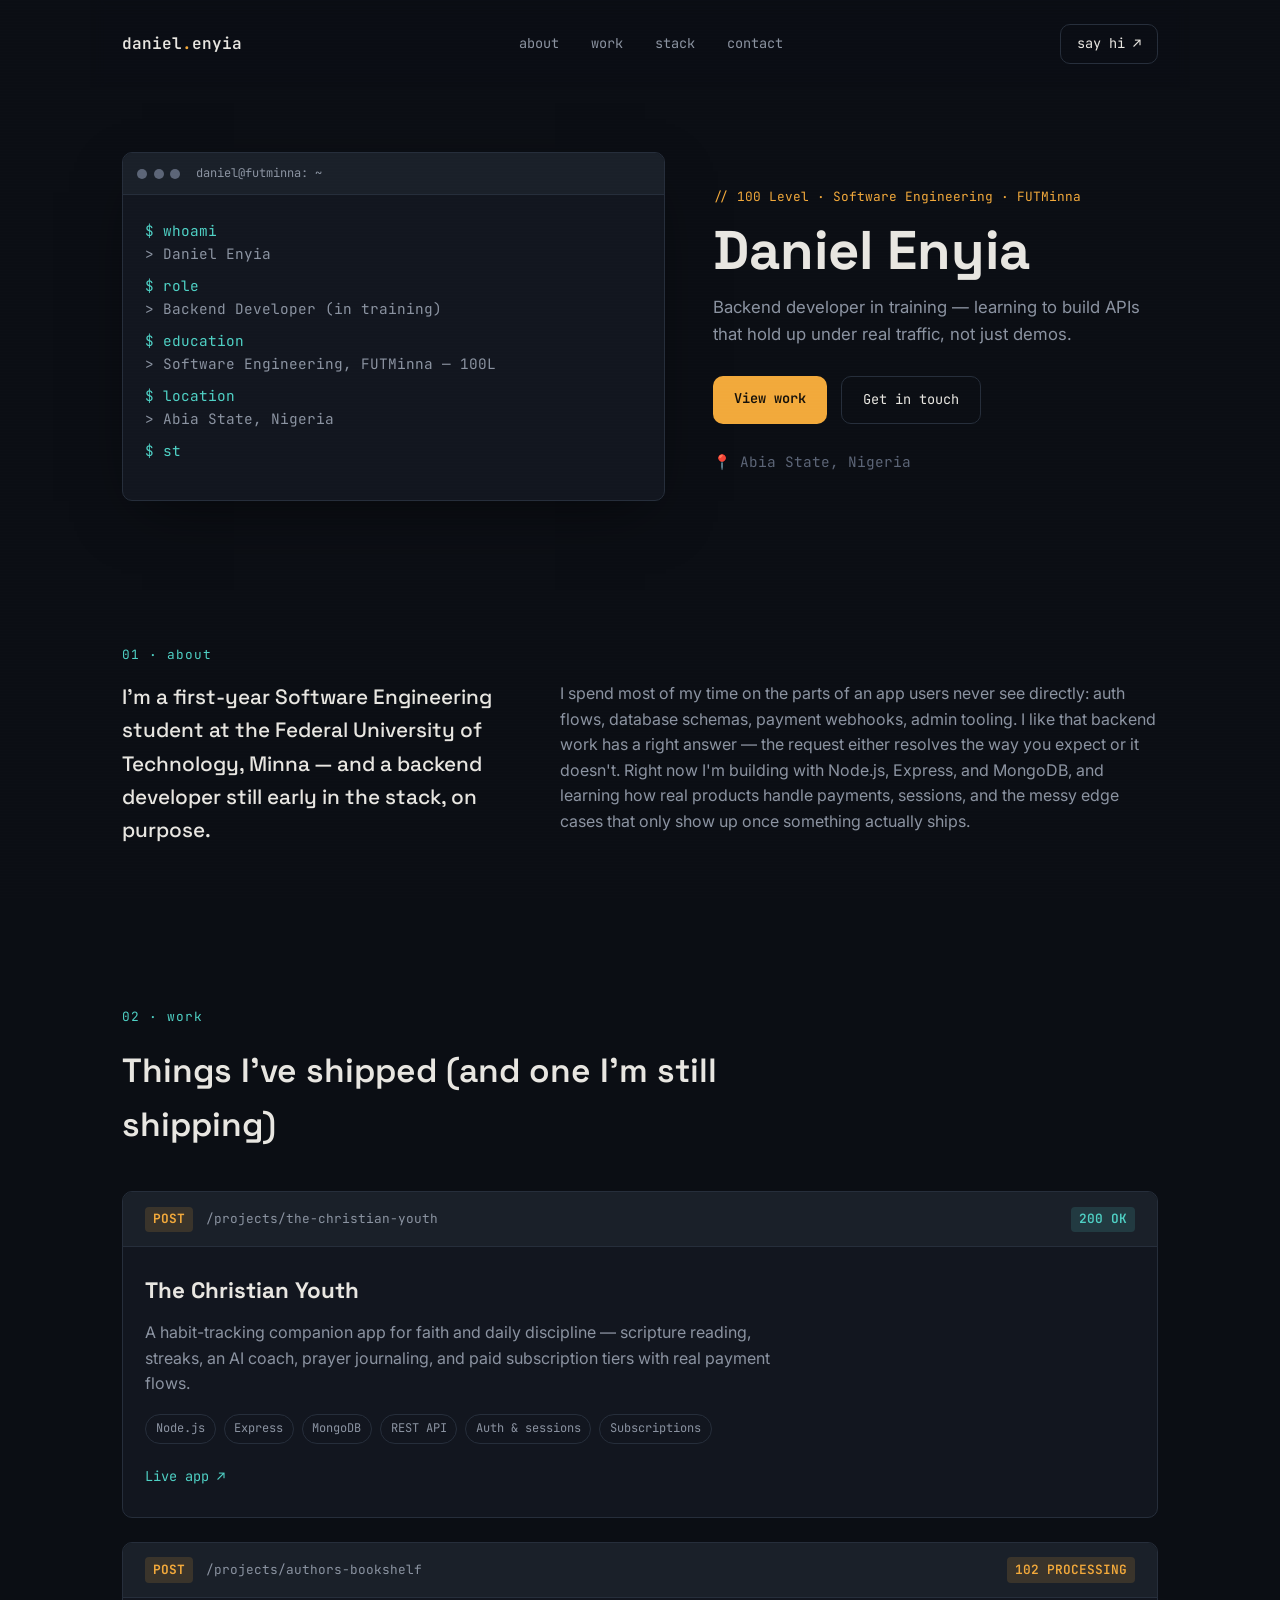
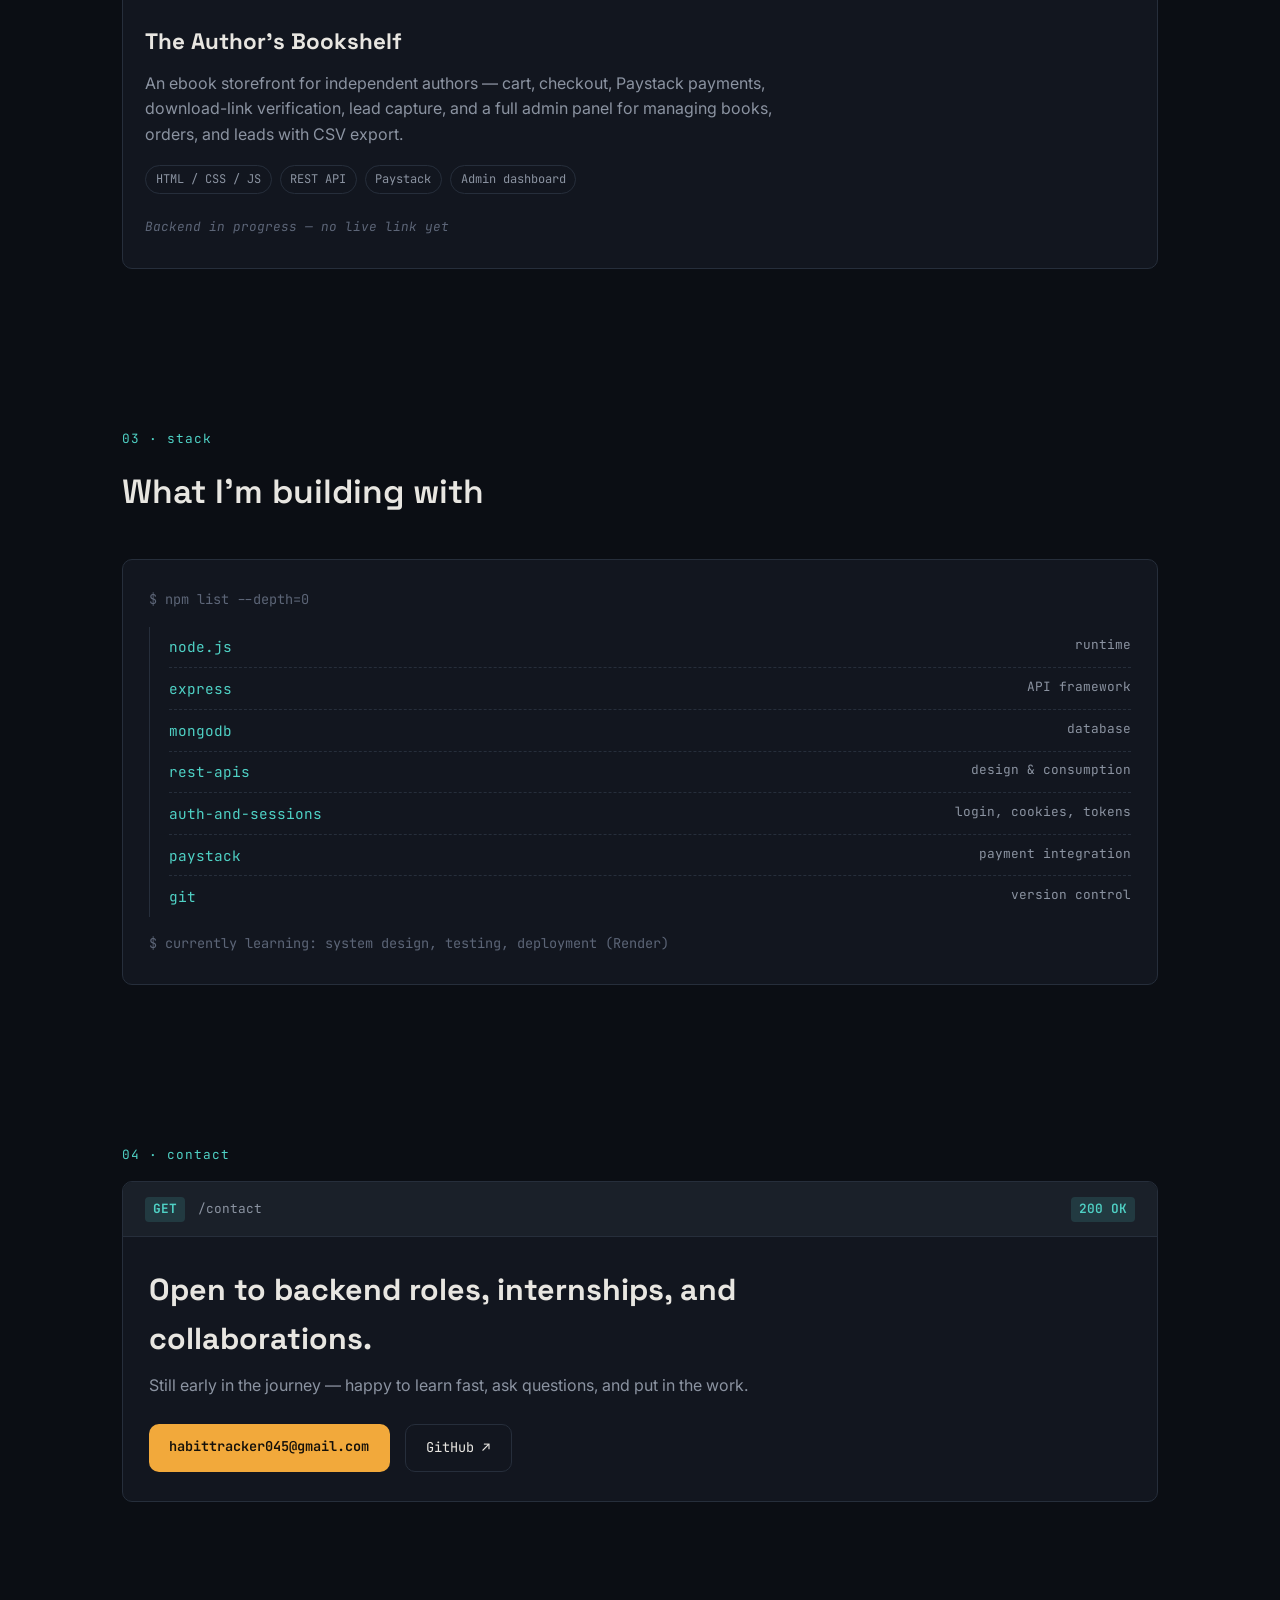
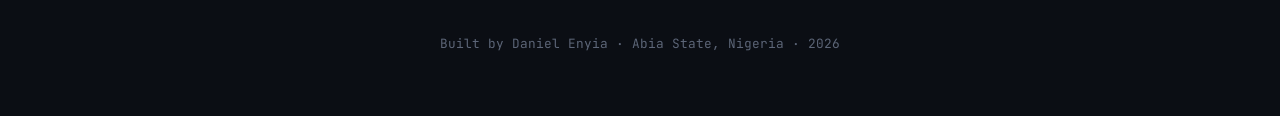
==== index.html @ 838821ba "Add files via upload" ====
<!DOCTYPE html>
<html lang="en">
<head>
<meta charset="UTF-8">
<meta name="viewport" content="width=device-width, initial-scale=1.0">
<title>Daniel Enyia — Backend Developer</title>
<meta name="description" content="Daniel Enyia — upcoming backend developer from Abia State, Nigeria. Software Engineering student at FUTMinna.">
<link rel="preconnect" href="https://fonts.googleapis.com">
<link rel="preconnect" href="https://fonts.gstatic.com" crossorigin>
<link href="https://fonts.googleapis.com/css2?family=Space+Grotesk:wght@400;500;600;700&family=Inter:wght@400;500;600&family=JetBrains+Mono:wght@400;500;600&display=swap" rel="stylesheet">
<link rel="stylesheet" href="styles.css">
</head>
<body>

<div class="scanline" aria-hidden="true"></div>

<header class="nav">
  <a href="#top" class="nav__brand">daniel<span class="dot">.</span>enyia</a>
  <nav class="nav__links">
    <a href="#about">about</a>
    <a href="#work">work</a>
    <a href="#stack">stack</a>
    <a href="#contact">contact</a>
  </nav>
  <a href="#contact" class="nav__cta">say hi ↗</a>
</header>

<main>

  <!-- HERO -->
  <section id="top" class="hero">
    <div class="hero__terminal">
      <div class="term__bar">
        <span class="term__dot"></span><span class="term__dot"></span><span class="term__dot"></span>
        <span class="term__title">daniel@futminna: ~</span>
      </div>
      <div class="term__body" id="terminalBody">
        <!-- populated by script.js -->
      </div>
    </div>

    <div class="hero__side">
      <p class="eyebrow">// 100 Level · Software Engineering · FUTMinna</p>
      <h1 class="hero__name">Daniel Enyia</h1>
      <p class="hero__role">Backend developer in training — learning to build APIs that hold up under real traffic, not just demos.</p>
      <div class="hero__actions">
        <a href="#work" class="btn btn--primary">View work</a>
        <a href="#contact" class="btn btn--ghost">Get in touch</a>
      </div>
      <p class="hero__location">📍 Abia State, Nigeria</p>
    </div>
  </section>

  <!-- ABOUT -->
  <section id="about" class="about">
    <p class="section__tag">01 · about</p>
    <div class="about__grid">
      <p class="about__lede">
        I'm a first-year Software Engineering student at the Federal University of Technology, Minna
        — and a backend developer still early in the stack, on purpose.
      </p>
      <p class="about__body">
        I spend most of my time on the parts of an app users never see directly: auth flows, database
        schemas, payment webhooks, admin tooling. I like that backend work has a right answer — the
        request either resolves the way you expect or it doesn't. Right now I'm building with
        Node.js, Express, and MongoDB, and learning how real products handle payments, sessions, and
        the messy edge cases that only show up once something actually ships.
      </p>
    </div>
  </section>

  <!-- WORK -->
  <section id="work" class="work">
    <p class="section__tag">02 · work</p>
    <h2 class="section__heading">Things I've shipped (and one I'm still shipping)</h2>

    <div class="requests">

      <!-- Project 1 -->
      <article class="request request--live">
        <div class="request__head">
          <span class="method method--post">POST</span>
          <span class="endpoint">/projects/the-christian-youth</span>
          <span class="status status--200">200 OK</span>
        </div>
        <div class="request__body">
          <h3>The Christian Youth</h3>
          <p>
            A habit-tracking companion app for faith and daily discipline — scripture reading, streaks,
            an AI coach, prayer journaling, and paid subscription tiers with real payment flows.
          </p>
          <ul class="tags">
            <li>Node.js</li>
            <li>Express</li>
            <li>MongoDB</li>
            <li>REST API</li>
            <li>Auth &amp; sessions</li>
            <li>Subscriptions</li>
          </ul>
          <div class="request__links">
            <a href="https://my-dashboard-5xg6.onrender.com" target="_blank" rel="noopener">Live app ↗</a>
          </div>
        </div>
      </article>

      <!-- Project 2 -->
      <article class="request request--pending">
        <div class="request__head">
          <span class="method method--post">POST</span>
          <span class="endpoint">/projects/authors-bookshelf</span>
          <span class="status status--102">102 PROCESSING</span>
        </div>
        <div class="request__body">
          <h3>The Author's Bookshelf</h3>
          <p>
            An ebook storefront for independent authors — cart, checkout, Paystack payments, download-link
            verification, lead capture, and a full admin panel for managing books, orders, and leads with
            CSV export.
          </p>
          <ul class="tags">
            <li>HTML / CSS / JS</li>
            <li>REST API</li>
            <li>Paystack</li>
            <li>Admin dashboard</li>
          </ul>
          <div class="request__links">
            <span class="in-progress-note">Backend in progress — no live link yet</span>
          </div>
        </div>
      </article>

    </div>
  </section>

  <!-- STACK -->
  <section id="stack" class="stack">
    <p class="section__tag">03 · stack</p>
    <h2 class="section__heading">What I'm building with</h2>

    <div class="trace">
      <p class="trace__line trace__line--head">$ npm list --depth=0</p>
      <ul class="trace__list">
        <li><span class="trace__name">node.js</span><span class="trace__note">runtime</span></li>
        <li><span class="trace__name">express</span><span class="trace__note">API framework</span></li>
        <li><span class="trace__name">mongodb</span><span class="trace__note">database</span></li>
        <li><span class="trace__name">rest-apis</span><span class="trace__note">design &amp; consumption</span></li>
        <li><span class="trace__name">auth-and-sessions</span><span class="trace__note">login, cookies, tokens</span></li>
        <li><span class="trace__name">paystack</span><span class="trace__note">payment integration</span></li>
        <li><span class="trace__name">git</span><span class="trace__note">version control</span></li>
      </ul>
      <p class="trace__line trace__line--tail">$ currently learning: system design, testing, deployment (Render)</p>
    </div>
  </section>

  <!-- CONTACT -->
  <section id="contact" class="contact">
    <p class="section__tag">04 · contact</p>
    <div class="contact__box">
      <div class="request__head">
        <span class="method method--get">GET</span>
        <span class="endpoint">/contact</span>
        <span class="status status--200">200 OK</span>
      </div>
      <h2 class="contact__heading">Open to backend roles, internships, and collaborations.</h2>
      <p class="contact__sub">Still early in the journey — happy to learn fast, ask questions, and put in the work.</p>
      <div class="contact__links">
        <a href="mailto:habittracker045@gmail.com" class="btn btn--primary">habittracker045@gmail.com</a>
        <a href="https://github.com/habittracker045-art" target="_blank" rel="noopener" class="btn btn--ghost">GitHub ↗</a>
      </div>
    </div>
  </section>

</main>

<footer class="footer">
  <p>Built by Daniel Enyia · Abia State, Nigeria · <span id="year"></span></p>
</footer>

<script src="script.js"></script>
</body>
</html>
---- styles.css ----
/* ---------------------------------------------------
   Design tokens
--------------------------------------------------- */
:root {
  --bg: #0B0E14;
  --surface: #12161F;
  --surface-2: #1A2029;
  --border: #262E3B;
  --text: #E8E6E1;
  --muted: #8B93A1;
  --muted-2: #5C6577;
  --amber: #F2A93B;
  --amber-dim: #7A5A22;
  --teal: #4FD1C5;
  --teal-dim: #275952;

  --font-display: 'Space Grotesk', sans-serif;
  --font-body: 'Inter', sans-serif;
  --font-mono: 'JetBrains Mono', monospace;

  --radius: 10px;
  --max-width: 1100px;
}

* { box-sizing: border-box; }

html {
  scroll-behavior: smooth;
}

@media (prefers-reduced-motion: reduce) {
  html { scroll-behavior: auto; }
  * { animation-duration: 0.001ms !important; animation-iteration-count: 1 !important; transition-duration: 0.001ms !important; }
}

body {
  margin: 0;
  background: var(--bg);
  color: var(--text);
  font-family: var(--font-body);
  line-height: 1.6;
  -webkit-font-smoothing: antialiased;
}

a {
  color: inherit;
  text-decoration: none;
}

ul { list-style: none; margin: 0; padding: 0; }

::selection {
  background: var(--amber);
  color: #10131A;
}

:focus-visible {
  outline: 2px solid var(--teal);
  outline-offset: 3px;
}

/* subtle scanline / grain texture over whole page */
.scanline {
  position: fixed;
  inset: 0;
  pointer-events: none;
  z-index: 999;
  background: repeating-linear-gradient(
    to bottom,
    rgba(255,255,255,0.012) 0px,
    rgba(255,255,255,0.012) 1px,
    transparent 1px,
    transparent 3px
  );
  mix-blend-mode: overlay;
}

/* ---------------------------------------------------
   Layout helpers
--------------------------------------------------- */
section {
  max-width: var(--max-width);
  margin: 0 auto;
  padding: 5rem 2rem;
}

.section__tag {
  font-family: var(--font-mono);
  font-size: 0.8rem;
  color: var(--teal);
  letter-spacing: 0.08em;
  margin: 0 0 1rem;
}

.section__heading {
  font-family: var(--font-display);
  font-size: clamp(1.5rem, 3vw, 2.1rem);
  font-weight: 600;
  margin: 0 0 2.5rem;
  max-width: 640px;
}

/* ---------------------------------------------------
   Nav
--------------------------------------------------- */
.nav {
  position: sticky;
  top: 0;
  z-index: 100;
  display: flex;
  align-items: center;
  justify-content: space-between;
  max-width: var(--max-width);
  margin: 0 auto;
  padding: 1.5rem 2rem;
  background: rgba(11, 14, 20, 0.75);
  backdrop-filter: blur(8px);
}

.nav__brand {
  font-family: var(--font-mono);
  font-weight: 600;
  font-size: 1rem;
  color: var(--text);
}
.nav__brand .dot { color: var(--amber); }

.nav__links {
  display: flex;
  gap: 2rem;
  font-family: var(--font-mono);
  font-size: 0.85rem;
  color: var(--muted);
}
.nav__links a:hover { color: var(--teal); }

.nav__cta {
  font-family: var(--font-mono);
  font-size: 0.85rem;
  border: 1px solid var(--border);
  padding: 0.5rem 1rem;
  border-radius: var(--radius);
  color: var(--text);
  transition: border-color 0.15s ease, color 0.15s ease;
}
.nav__cta:hover {
  border-color: var(--teal);
  color: var(--teal);
}

@media (max-width: 720px) {
  .nav__links { display: none; }
}

/* ---------------------------------------------------
   Hero
--------------------------------------------------- */
.hero {
  display: grid;
  grid-template-columns: 1.1fr 0.9fr;
  gap: 3rem;
  align-items: center;
  padding-top: 4rem;
  padding-bottom: 4rem;
}

@media (max-width: 860px) {
  .hero { grid-template-columns: 1fr; padding-top: 2rem; }
}

.hero__terminal {
  background: var(--surface);
  border: 1px solid var(--border);
  border-radius: var(--radius);
  overflow: hidden;
  box-shadow: 0 20px 60px -20px rgba(0,0,0,0.6);
}

.term__bar {
  display: flex;
  align-items: center;
  gap: 0.4rem;
  padding: 0.7rem 0.9rem;
  background: var(--surface-2);
  border-bottom: 1px solid var(--border);
}
.term__dot {
  width: 10px; height: 10px;
  border-radius: 50%;
  background: var(--muted-2);
}
.term__title {
  margin-left: 0.6rem;
  font-family: var(--font-mono);
  font-size: 0.75rem;
  color: var(--muted);
}

.term__body {
  padding: 1.5rem 1.4rem 1.8rem;
  font-family: var(--font-mono);
  font-size: 0.9rem;
  min-height: 220px;
  color: var(--text);
}

.term__row { margin: 0 0 0.55rem; white-space: pre-wrap; }
.term__prompt { color: var(--teal); }
.term__output { color: var(--muted); padding-left: 0; display: block; }
.term__cursor {
  display: inline-block;
  width: 8px; height: 1.1em;
  background: var(--amber);
  vertical-align: text-bottom;
  animation: blink 1s step-end infinite;
  margin-left: 2px;
}
@keyframes blink { 50% { opacity: 0; } }

.hero__side { padding-top: 0.5rem; }

.eyebrow {
  font-family: var(--font-mono);
  font-size: 0.8rem;
  color: var(--amber);
  margin: 0 0 0.9rem;
}

.hero__name {
  font-family: var(--font-display);
  font-size: clamp(2.4rem, 5vw, 3.4rem);
  font-weight: 700;
  margin: 0 0 0.9rem;
  line-height: 1.05;
}

.hero__role {
  color: var(--muted);
  font-size: 1.05rem;
  max-width: 42ch;
  margin: 0 0 1.8rem;
}

.hero__actions {
  display: flex;
  gap: 0.9rem;
  margin-bottom: 1.6rem;
  flex-wrap: wrap;
}

.btn {
  font-family: var(--font-mono);
  font-size: 0.85rem;
  padding: 0.75rem 1.3rem;
  border-radius: var(--radius);
  display: inline-block;
  transition: transform 0.15s ease, border-color 0.15s ease, background 0.15s ease;
}
.btn--primary {
  background: var(--amber);
  color: #14100A;
  font-weight: 600;
}
.btn--primary:hover { transform: translateY(-2px); }

.btn--ghost {
  border: 1px solid var(--border);
  color: var(--text);
}
.btn--ghost:hover { border-color: var(--teal); color: var(--teal); }

.hero__location {
  color: var(--muted-2);
  font-size: 0.9rem;
  font-family: var(--font-mono);
  margin: 0;
}

/* ---------------------------------------------------
   About
--------------------------------------------------- */
.about__grid {
  display: grid;
  grid-template-columns: 0.8fr 1.2fr;
  gap: 2.5rem;
}
@media (max-width: 720px) {
  .about__grid { grid-template-columns: 1fr; }
}

.about__lede {
  font-family: var(--font-display);
  font-size: 1.3rem;
  font-weight: 500;
  color: var(--text);
  margin: 0;
}

.about__body {
  color: var(--muted);
  margin: 0;
  max-width: 60ch;
}

/* ---------------------------------------------------
   Work / request cards
--------------------------------------------------- */
.requests {
  display: flex;
  flex-direction: column;
  gap: 1.5rem;
}

.request {
  background: var(--surface);
  border: 1px solid var(--border);
  border-radius: var(--radius);
  overflow: hidden;
  transition: border-color 0.2s ease;
}
.request:hover { border-color: var(--muted-2); }

.request__head {
  display: flex;
  align-items: center;
  gap: 0.8rem;
  padding: 0.9rem 1.4rem;
  background: var(--surface-2);
  border-bottom: 1px solid var(--border);
  font-family: var(--font-mono);
  font-size: 0.8rem;
  flex-wrap: wrap;
}

.method {
  font-weight: 700;
  padding: 0.15rem 0.5rem;
  border-radius: 4px;
}
.method--post { background: rgba(242,169,59,0.15); color: var(--amber); }
.method--get { background: rgba(79,209,197,0.15); color: var(--teal); }

.endpoint { color: var(--muted); flex: 1; min-width: 180px; }

.status { font-weight: 600; padding: 0.15rem 0.5rem; border-radius: 4px; }
.status--200 { background: rgba(79,209,197,0.15); color: var(--teal); }
.status--102 { background: rgba(242,169,59,0.15); color: var(--amber); }

.request__body { padding: 1.6rem 1.4rem 1.8rem; }

.request__body h3 {
  font-family: var(--font-display);
  font-size: 1.4rem;
  margin: 0 0 0.7rem;
}

.request__body p {
  color: var(--muted);
  margin: 0 0 1.1rem;
  max-width: 65ch;
}

.tags {
  display: flex;
  flex-wrap: wrap;
  gap: 0.5rem;
  margin-bottom: 1.2rem;
}
.tags li {
  font-family: var(--font-mono);
  font-size: 0.75rem;
  color: var(--muted);
  border: 1px solid var(--border);
  padding: 0.25rem 0.6rem;
  border-radius: 20px;
}

.request__links a {
  font-family: var(--font-mono);
  font-size: 0.85rem;
  color: var(--teal);
  border-bottom: 1px solid transparent;
}
.request__links a:hover { border-bottom-color: var(--teal); }

.in-progress-note {
  font-family: var(--font-mono);
  font-size: 0.8rem;
  color: var(--muted-2);
  font-style: italic;
}

/* ---------------------------------------------------
   Stack / trace
--------------------------------------------------- */
.trace {
  background: var(--surface);
  border: 1px solid var(--border);
  border-radius: var(--radius);
  padding: 1.8rem 1.6rem;
  font-family: var(--font-mono);
}

.trace__line {
  color: var(--muted-2);
  font-size: 0.85rem;
  margin: 0 0 1rem;
}
.trace__line--tail { margin: 1rem 0 0; }

.trace__list {
  border-left: 1px solid var(--border);
  padding-left: 1.2rem;
}
.trace__list li {
  display: flex;
  justify-content: space-between;
  padding: 0.55rem 0;
  border-bottom: 1px dashed var(--border);
  font-size: 0.9rem;
}
.trace__list li:last-child { border-bottom: none; }
.trace__name { color: var(--teal); }
.trace__note { color: var(--muted); font-size: 0.8rem; }

/* ---------------------------------------------------
   Contact
--------------------------------------------------- */
.contact__box {
  background: var(--surface);
  border: 1px solid var(--border);
  border-radius: var(--radius);
  overflow: hidden;
}

.contact__box .request__head { }

.contact__heading {
  font-family: var(--font-display);
  font-size: clamp(1.4rem, 3vw, 1.9rem);
  padding: 1.8rem 1.6rem 0.6rem;
  margin: 0;
  max-width: 34ch;
}

.contact__sub {
  color: var(--muted);
  padding: 0 1.6rem;
  margin: 0 0 1.6rem;
}

.contact__links {
  display: flex;
  gap: 0.9rem;
  padding: 0 1.6rem 1.8rem;
  flex-wrap: wrap;
}

/* ---------------------------------------------------
   Footer
--------------------------------------------------- */
.footer {
  text-align: center;
  padding: 2.5rem 2rem 3rem;
  color: var(--muted-2);
  font-family: var(--font-mono);
  font-size: 0.8rem;
}
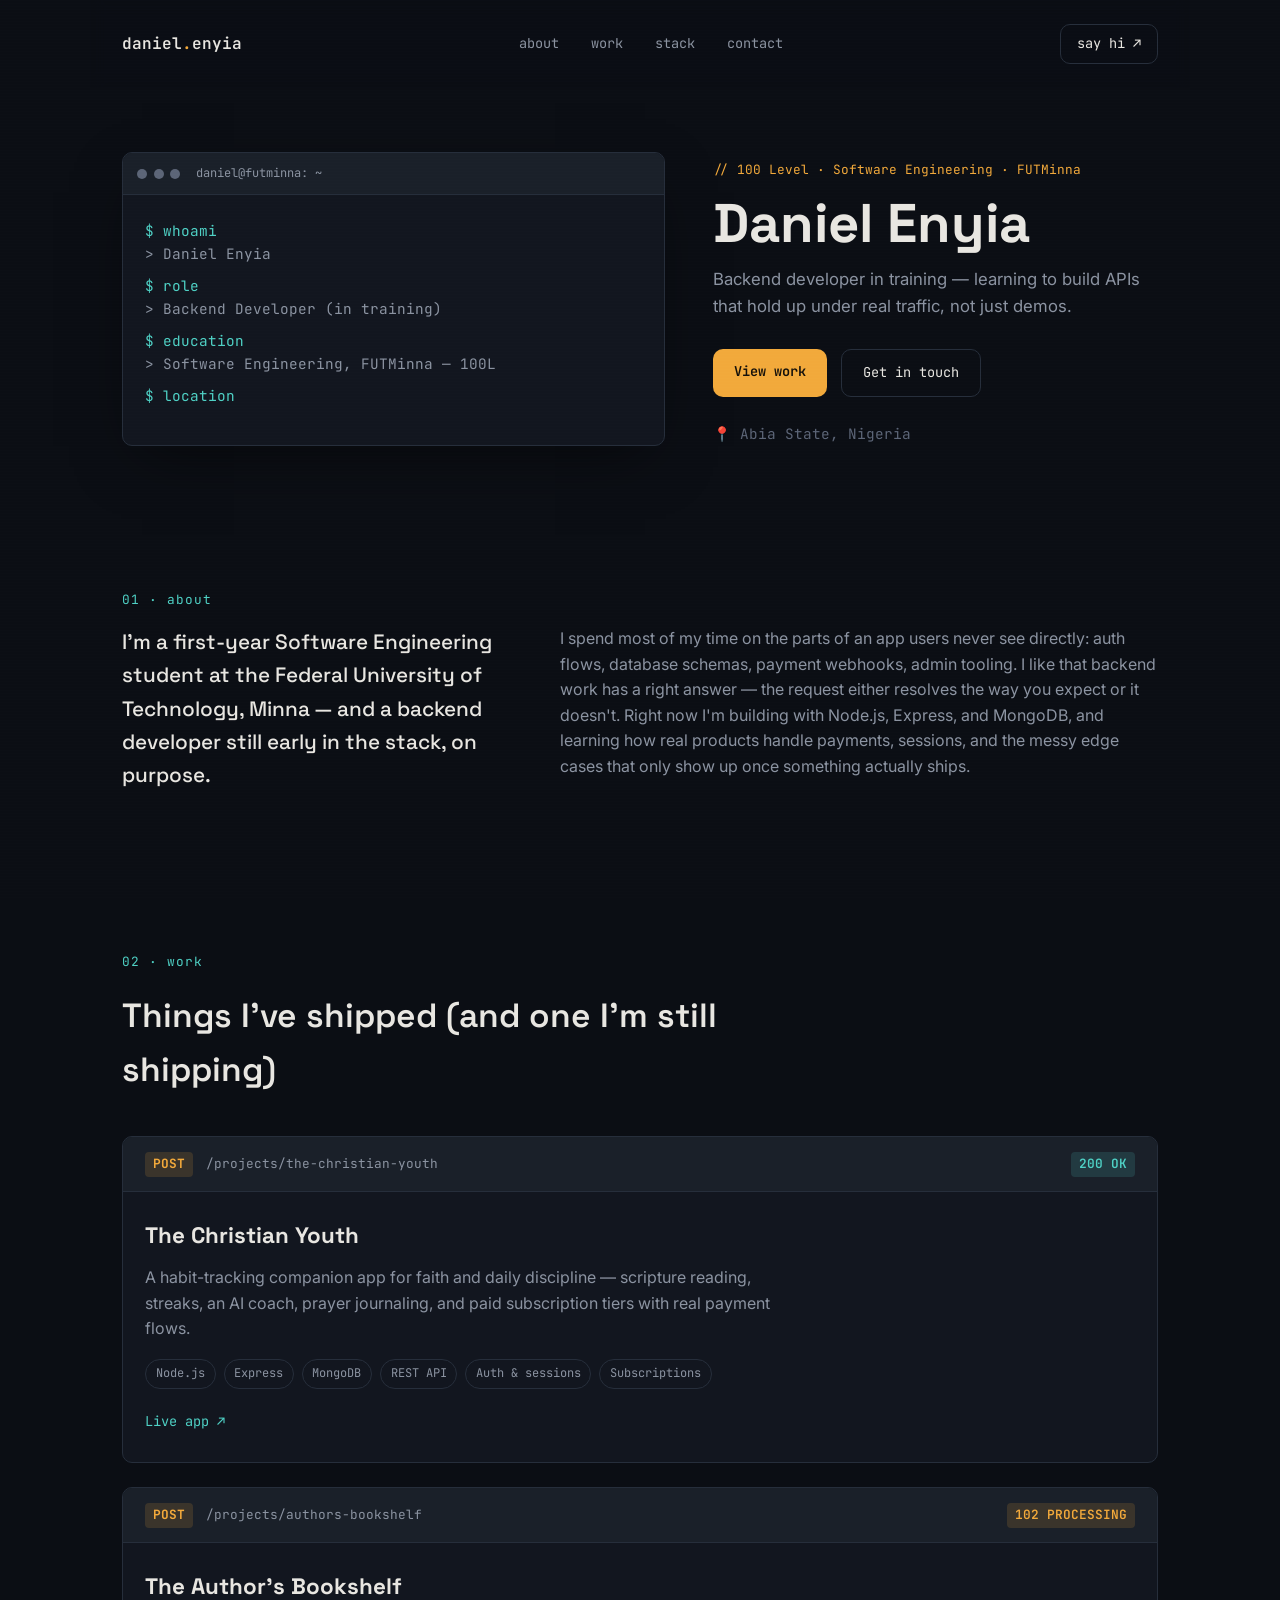
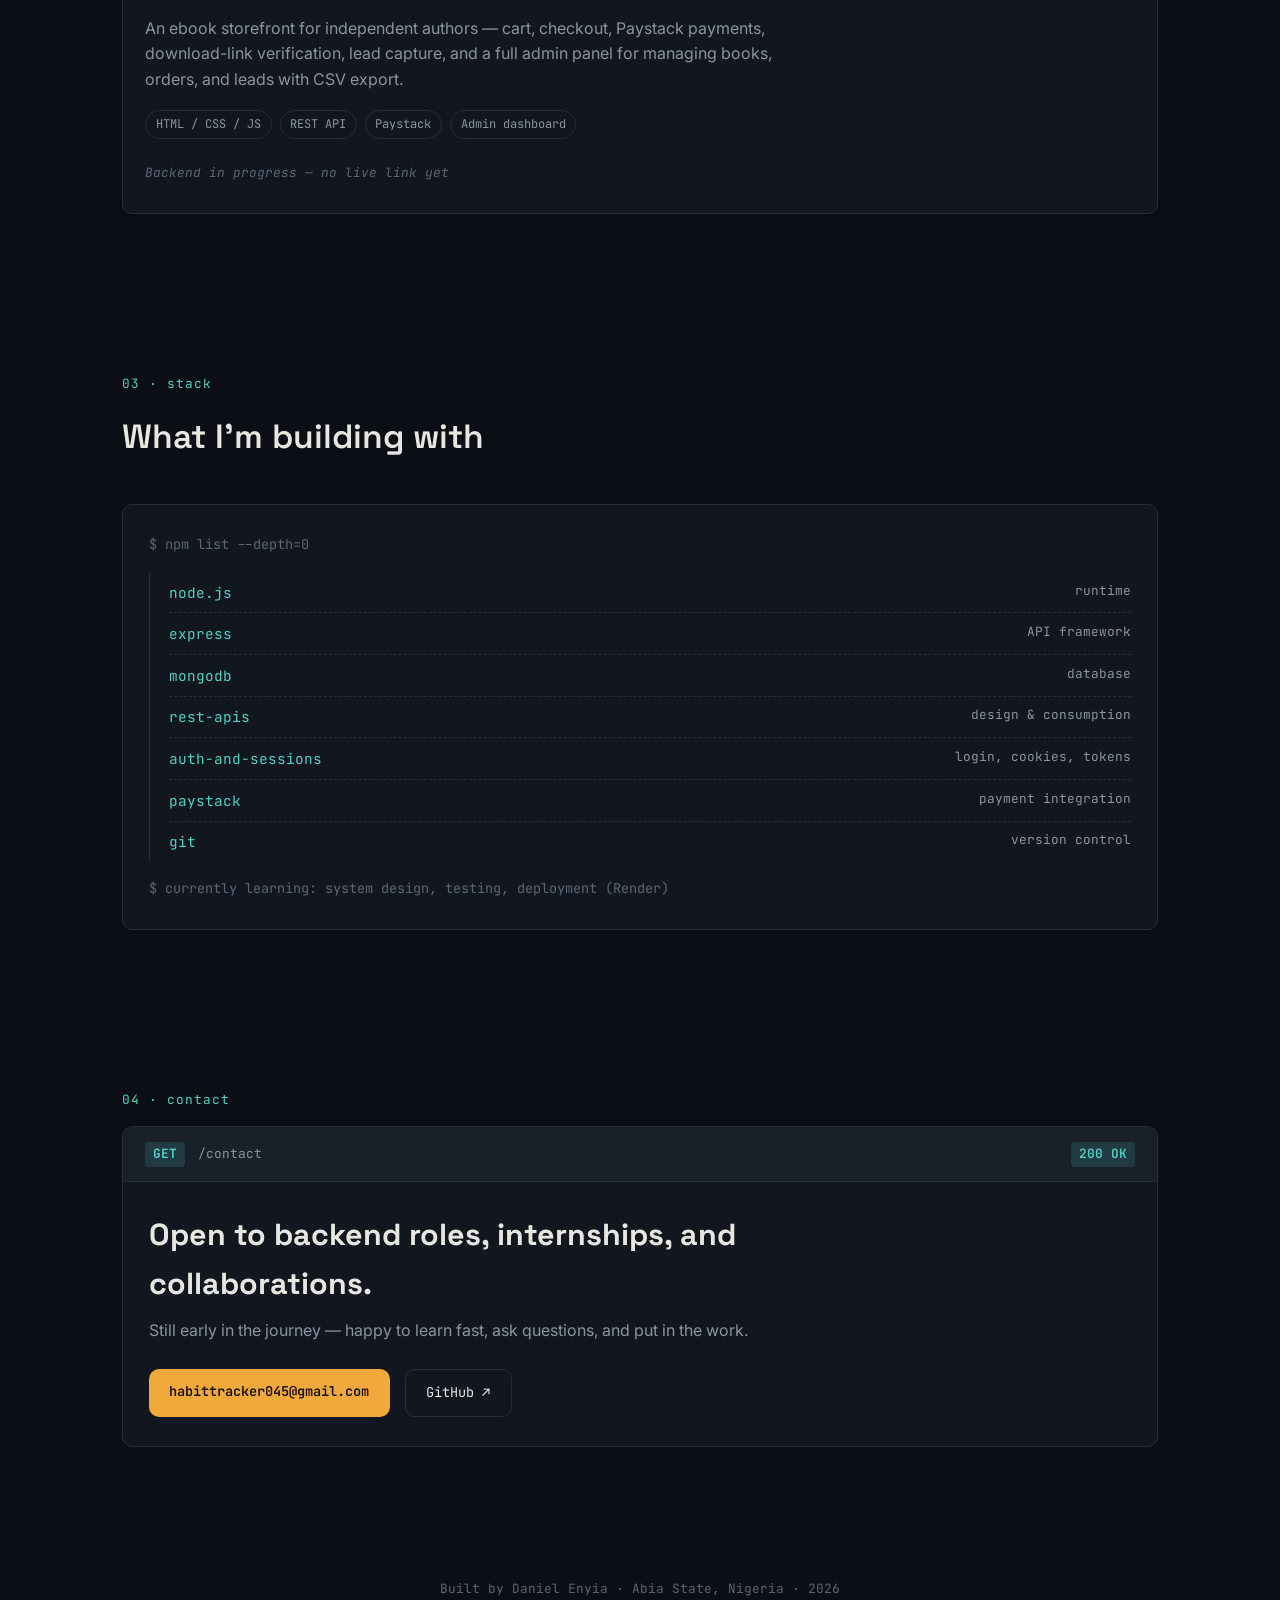
==== commit 029e93eb: "Update index.html" ====
--- a/index.html
+++ b/index.html
@@ -13,6 +13,9 @@
 <body>
 
 <div class="scanline" aria-hidden="true"></div>
+<div class="glow glow--amber" aria-hidden="true"></div>
+<div class="glow glow--teal" aria-hidden="true"></div>
+<div class="progress-bar" id="progressBar" aria-hidden="true"></div>
 
 <header class="nav">
   <a href="#top" class="nav__brand">daniel<span class="dot">.</span>enyia</a>
@@ -53,8 +56,8 @@
 
   <!-- ABOUT -->
   <section id="about" class="about">
-    <p class="section__tag">01 · about</p>
-    <div class="about__grid">
+    <p class="section__tag" data-reveal>01 · about</p>
+    <div class="about__grid" data-reveal>
       <p class="about__lede">
         I'm a first-year Software Engineering student at the Federal University of Technology, Minna
         — and a backend developer still early in the stack, on purpose.
@@ -71,17 +74,17 @@
 
   <!-- WORK -->
   <section id="work" class="work">
-    <p class="section__tag">02 · work</p>
-    <h2 class="section__heading">Things I've shipped (and one I'm still shipping)</h2>
+    <p class="section__tag" data-reveal>02 · work</p>
+    <h2 class="section__heading" data-reveal>Things I've shipped (and one I'm still shipping)</h2>
 
     <div class="requests">
 
       <!-- Project 1 -->
-      <article class="request request--live">
+      <article class="request request--live" data-reveal>
         <div class="request__head">
           <span class="method method--post">POST</span>
           <span class="endpoint">/projects/the-christian-youth</span>
-          <span class="status status--200">200 OK</span>
+          <span class="status status--200"><span class="pulse-dot pulse-dot--teal"></span>200 OK</span>
         </div>
         <div class="request__body">
           <h3>The Christian Youth</h3>
@@ -104,11 +107,11 @@
       </article>
 
       <!-- Project 2 -->
-      <article class="request request--pending">
+      <article class="request request--pending" data-reveal data-reveal-delay="120">
         <div class="request__head">
           <span class="method method--post">POST</span>
           <span class="endpoint">/projects/authors-bookshelf</span>
-          <span class="status status--102">102 PROCESSING</span>
+          <span class="status status--102"><span class="pulse-dot pulse-dot--amber"></span>102 PROCESSING</span>
         </div>
         <div class="request__body">
           <h3>The Author's Bookshelf</h3>
@@ -134,19 +137,19 @@
 
   <!-- STACK -->
   <section id="stack" class="stack">
-    <p class="section__tag">03 · stack</p>
-    <h2 class="section__heading">What I'm building with</h2>
+    <p class="section__tag" data-reveal>03 · stack</p>
+    <h2 class="section__heading" data-reveal>What I'm building with</h2>
 
-    <div class="trace">
+    <div class="trace" data-reveal>
       <p class="trace__line trace__line--head">$ npm list --depth=0</p>
       <ul class="trace__list">
-        <li><span class="trace__name">node.js</span><span class="trace__note">runtime</span></li>
-        <li><span class="trace__name">express</span><span class="trace__note">API framework</span></li>
-        <li><span class="trace__name">mongodb</span><span class="trace__note">database</span></li>
-        <li><span class="trace__name">rest-apis</span><span class="trace__note">design &amp; consumption</span></li>
-        <li><span class="trace__name">auth-and-sessions</span><span class="trace__note">login, cookies, tokens</span></li>
-        <li><span class="trace__name">paystack</span><span class="trace__note">payment integration</span></li>
-        <li><span class="trace__name">git</span><span class="trace__note">version control</span></li>
+        <li style="--i:0"><span class="trace__name">node.js</span><span class="trace__note">runtime</span></li>
+        <li style="--i:1"><span class="trace__name">express</span><span class="trace__note">API framework</span></li>
+        <li style="--i:2"><span class="trace__name">mongodb</span><span class="trace__note">database</span></li>
+        <li style="--i:3"><span class="trace__name">rest-apis</span><span class="trace__note">design &amp; consumption</span></li>
+        <li style="--i:4"><span class="trace__name">auth-and-sessions</span><span class="trace__note">login, cookies, tokens</span></li>
+        <li style="--i:5"><span class="trace__name">paystack</span><span class="trace__note">payment integration</span></li>
+        <li style="--i:6"><span class="trace__name">git</span><span class="trace__note">version control</span></li>
       </ul>
       <p class="trace__line trace__line--tail">$ currently learning: system design, testing, deployment (Render)</p>
     </div>
@@ -154,12 +157,12 @@
 
   <!-- CONTACT -->
   <section id="contact" class="contact">
-    <p class="section__tag">04 · contact</p>
-    <div class="contact__box">
+    <p class="section__tag" data-reveal>04 · contact</p>
+    <div class="contact__box" data-reveal>
       <div class="request__head">
         <span class="method method--get">GET</span>
         <span class="endpoint">/contact</span>
-        <span class="status status--200">200 OK</span>
+        <span class="status status--200"><span class="pulse-dot pulse-dot--teal"></span>200 OK</span>
       </div>
       <h2 class="contact__heading">Open to backend roles, internships, and collaborations.</h2>
       <p class="contact__sub">Still early in the journey — happy to learn fast, ask questions, and put in the work.</p>
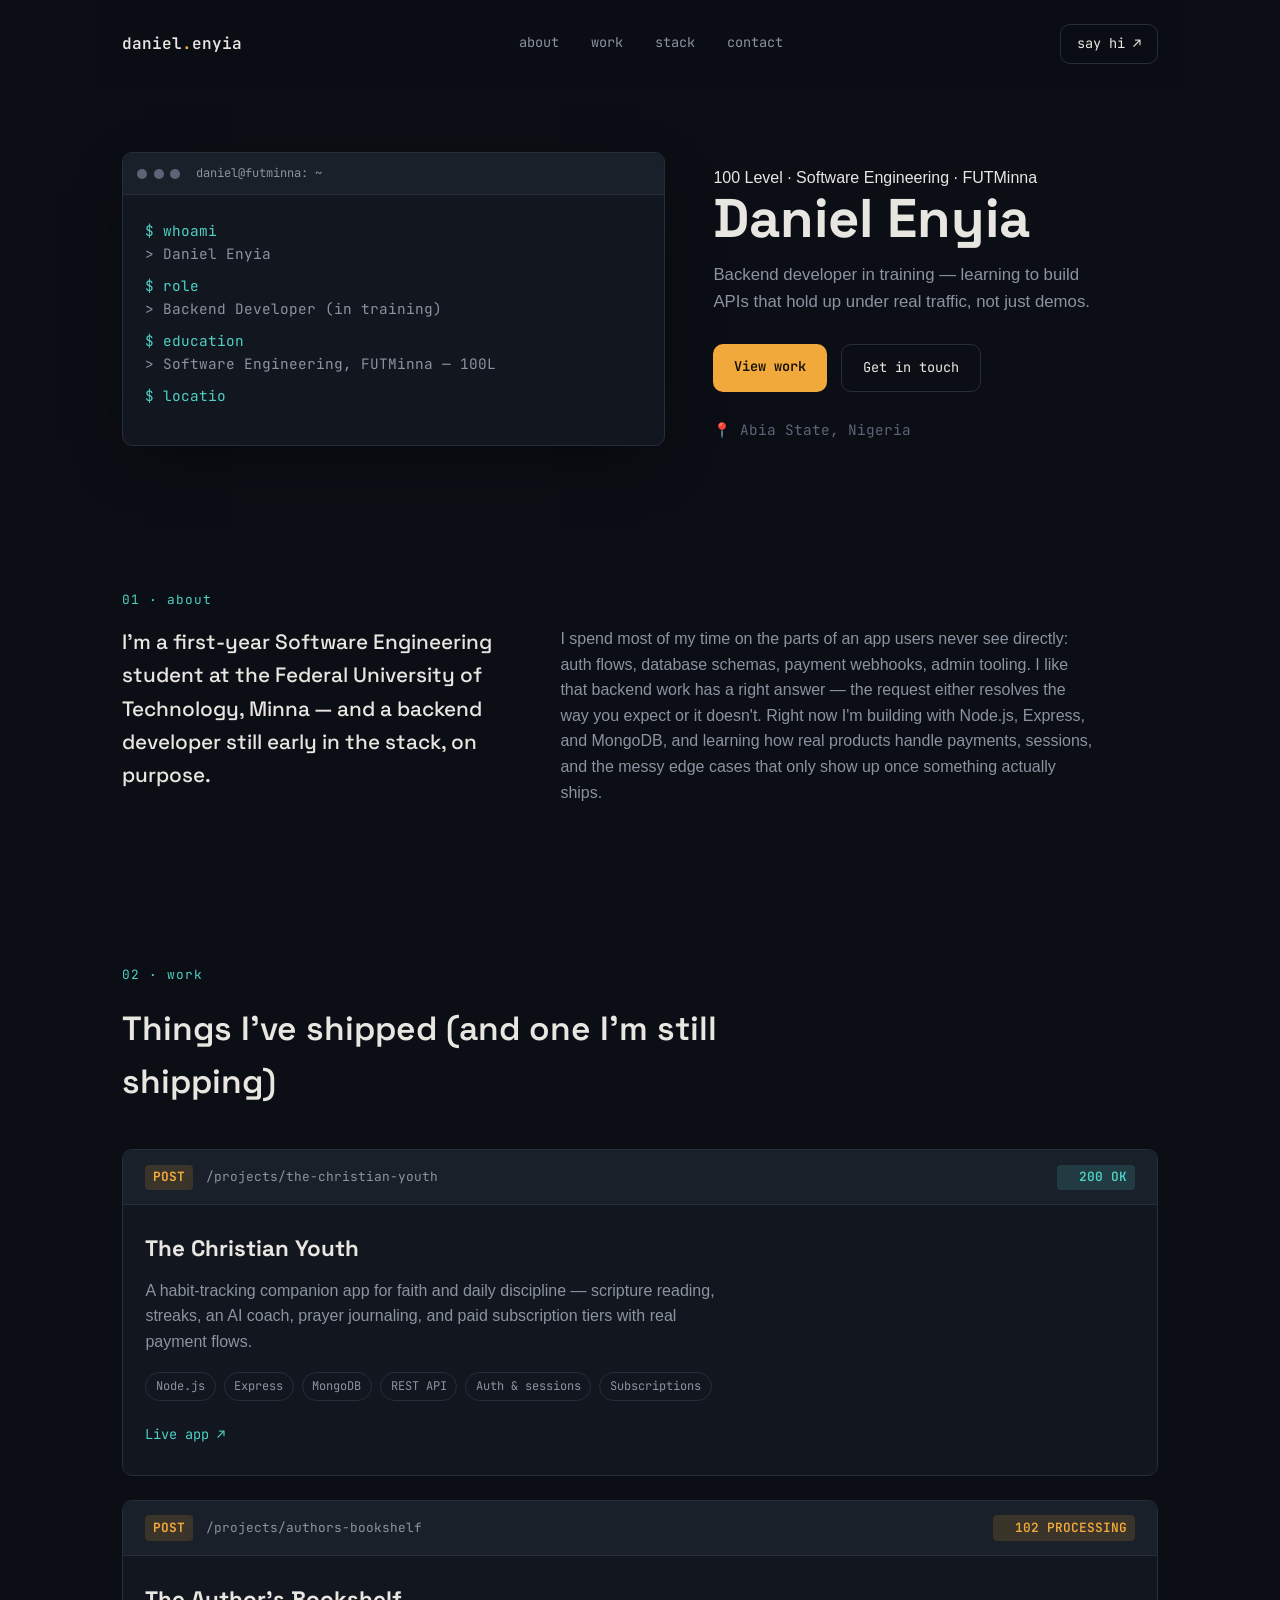
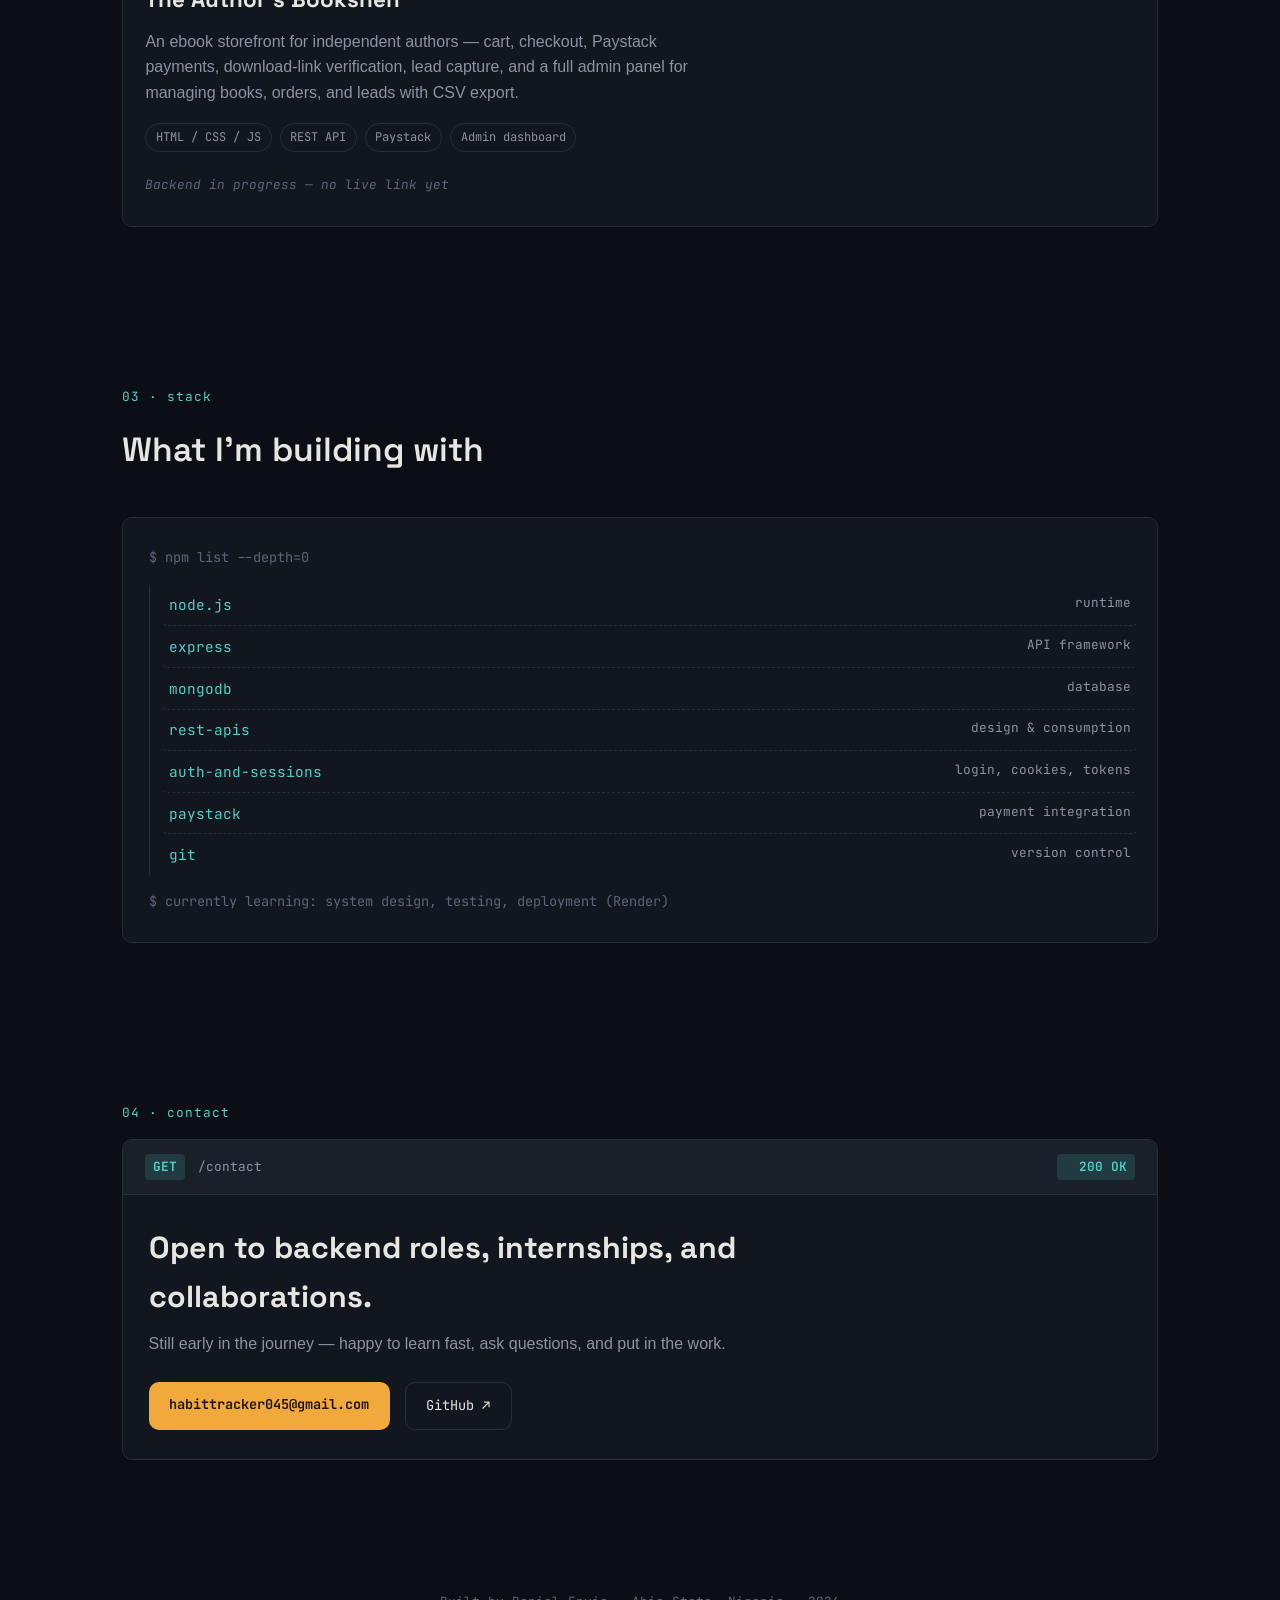
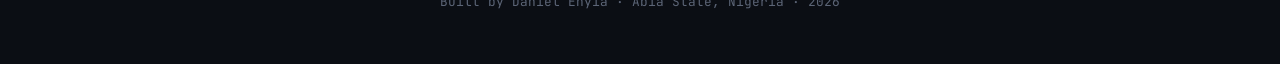
==== commit eab1bcee: "Update index.html" ====
--- a/index.html
+++ b/index.html
@@ -7,14 +7,13 @@
 <meta name="description" content="Daniel Enyia — upcoming backend developer from Abia State, Nigeria. Software Engineering student at FUTMinna.">
 <link rel="preconnect" href="https://fonts.googleapis.com">
 <link rel="preconnect" href="https://fonts.gstatic.com" crossorigin>
-<link href="https://fonts.googleapis.com/css2?family=Space+Grotesk:wght@400;500;600;700&family=Inter:wght@400;500;600&family=JetBrains+Mono:wght@400;500;600&display=swap" rel="stylesheet">
+<link href="https://fonts.googleapis.com/css2?family=Space+Grotesk:wght@400;500;600;700&family=Jost:wght@300;400;500;600&family=Fraunces:ital,opsz,wght@1,9..144,500&family=JetBrains+Mono:wght@400;500;600&display=swap" rel="stylesheet">
 <link rel="stylesheet" href="styles.css">
 </head>
 <body>
 
-<div class="scanline" aria-hidden="true"></div>
-<div class="glow glow--amber" aria-hidden="true"></div>
-<div class="glow glow--teal" aria-hidden="true"></div>
+<div class="bg-base" aria-hidden="true"></div>
+<div class="grain" aria-hidden="true"></div>
 <div class="progress-bar" id="progressBar" aria-hidden="true"></div>
 
 <header class="nav">
@@ -43,7 +42,7 @@
     </div>
 
     <div class="hero__side">
-      <p class="eyebrow">// 100 Level · Software Engineering · FUTMinna</p>
+      <span class="badge"><span class="badge__dot"></span>100 Level · Software Engineering · FUTMinna</span>
       <h1 class="hero__name">Daniel Enyia</h1>
       <p class="hero__role">Backend developer in training — learning to build APIs that hold up under real traffic, not just demos.</p>
       <div class="hero__actions">
@@ -84,7 +83,7 @@
         <div class="request__head">
           <span class="method method--post">POST</span>
           <span class="endpoint">/projects/the-christian-youth</span>
-          <span class="status status--200"><span class="pulse-dot pulse-dot--teal"></span>200 OK</span>
+          <span class="status status--200"><span class="pulse-dot pulse-dot--live"></span>200 OK</span>
         </div>
         <div class="request__body">
           <h3>The Christian Youth</h3>
@@ -111,7 +110,7 @@
         <div class="request__head">
           <span class="method method--post">POST</span>
           <span class="endpoint">/projects/authors-bookshelf</span>
-          <span class="status status--102"><span class="pulse-dot pulse-dot--amber"></span>102 PROCESSING</span>
+          <span class="status status--102"><span class="pulse-dot pulse-dot--pending"></span>102 PROCESSING</span>
         </div>
         <div class="request__body">
           <h3>The Author's Bookshelf</h3>
@@ -162,7 +161,7 @@
       <div class="request__head">
         <span class="method method--get">GET</span>
         <span class="endpoint">/contact</span>
-        <span class="status status--200"><span class="pulse-dot pulse-dot--teal"></span>200 OK</span>
+        <span class="status status--200"><span class="pulse-dot pulse-dot--live"></span>200 OK</span>
       </div>
       <h2 class="contact__heading">Open to backend roles, internships, and collaborations.</h2>
       <p class="contact__sub">Still early in the journey — happy to learn fast, ask questions, and put in the work.</p>
--- a/styles.css
+++ b/styles.css
@@ -76,6 +76,109 @@
 }
 
 /* ---------------------------------------------------
+   Ambient glow / atmosphere
+--------------------------------------------------- */
+.glow {
+  position: fixed;
+  width: 45vw;
+  height: 45vw;
+  max-width: 640px;
+  max-height: 640px;
+  border-radius: 50%;
+  filter: blur(120px);
+  pointer-events: none;
+  z-index: 0;
+  opacity: 0.16;
+  will-change: transform;
+}
+.glow--amber {
+  background: var(--amber);
+  top: -10%;
+  left: -8%;
+  animation: driftA 22s ease-in-out infinite alternate;
+}
+.glow--teal {
+  background: var(--teal);
+  top: 10%;
+  right: -10%;
+  animation: driftB 26s ease-in-out infinite alternate;
+}
+@keyframes driftA {
+  from { transform: translate(0, 0); }
+  to   { transform: translate(4vw, 6vw); }
+}
+@keyframes driftB {
+  from { transform: translate(0, 0); }
+  to   { transform: translate(-5vw, 4vw); }
+}
+@media (prefers-reduced-motion: reduce) {
+  .glow--amber, .glow--teal { animation: none; }
+}
+
+main, header, footer { position: relative; z-index: 1; }
+
+/* ---------------------------------------------------
+   Scroll progress bar
+--------------------------------------------------- */
+.progress-bar {
+  position: fixed;
+  top: 0;
+  left: 0;
+  height: 2px;
+  width: 0%;
+  background: linear-gradient(90deg, var(--amber), var(--teal));
+  z-index: 1000;
+  transition: width 0.1s linear;
+}
+
+/* ---------------------------------------------------
+   Scroll reveal
+--------------------------------------------------- */
+[data-reveal] {
+  opacity: 0;
+  transform: translateY(22px);
+  transition: opacity 0.7s cubic-bezier(0.16, 1, 0.3, 1), transform 0.7s cubic-bezier(0.16, 1, 0.3, 1);
+  transition-delay: calc(var(--reveal-delay, 0) * 1ms);
+}
+[data-reveal].is-visible {
+  opacity: 1;
+  transform: translateY(0);
+}
+@media (prefers-reduced-motion: reduce) {
+  [data-reveal] { opacity: 1; transform: none; transition: none; }
+}
+
+/* ---------------------------------------------------
+   Pulse status dots
+--------------------------------------------------- */
+.pulse-dot {
+  display: inline-block;
+  width: 7px;
+  height: 7px;
+  border-radius: 50%;
+  margin-right: 0.4rem;
+  position: relative;
+  top: -1px;
+}
+.pulse-dot--teal { background: var(--teal); box-shadow: 0 0 0 0 rgba(79,209,197,0.6); animation: pulseTeal 1.8s ease-out infinite; }
+.pulse-dot--amber { background: var(--amber); box-shadow: 0 0 0 0 rgba(242,169,59,0.6); animation: pulseAmber 1.1s ease-out infinite; }
+
+@keyframes pulseTeal {
+  0%   { box-shadow: 0 0 0 0 rgba(79,209,197,0.55); }
+  70%  { box-shadow: 0 0 0 7px rgba(79,209,197,0); }
+  100% { box-shadow: 0 0 0 0 rgba(79,209,197,0); }
+}
+@keyframes pulseAmber {
+  0%   { box-shadow: 0 0 0 0 rgba(242,169,59,0.55); opacity: 1; }
+  50%  { opacity: 0.5; }
+  70%  { box-shadow: 0 0 0 6px rgba(242,169,59,0); }
+  100% { box-shadow: 0 0 0 0 rgba(242,169,59,0); opacity: 1; }
+}
+@media (prefers-reduced-motion: reduce) {
+  .pulse-dot--teal, .pulse-dot--amber { animation: none; }
+}
+
+/* ---------------------------------------------------
    Layout helpers
 --------------------------------------------------- */
 section {
@@ -132,7 +235,25 @@
   font-size: 0.85rem;
   color: var(--muted);
 }
+.nav__links a {
+  position: relative;
+  padding-bottom: 3px;
+  transition: color 0.15s ease;
+}
+.nav__links a::after {
+  content: '';
+  position: absolute;
+  left: 0;
+  bottom: -2px;
+  width: 100%;
+  height: 1px;
+  background: var(--teal);
+  transform: scaleX(0);
+  transform-origin: right;
+  transition: transform 0.25s ease;
+}
 .nav__links a:hover { color: var(--teal); }
+.nav__links a:hover::after { transform: scaleX(1); transform-origin: left; }
 
 .nav__cta {
   font-family: var(--font-mono);
@@ -164,6 +285,26 @@
   padding-bottom: 4rem;
 }
 
+.hero__terminal {
+  animation: terminalBreathe 4.5s ease-in-out infinite, loadIn 0.7s cubic-bezier(0.16,1,0.3,1) both;
+}
+.hero__side > * {
+  opacity: 0;
+  animation: loadIn 0.6s cubic-bezier(0.16,1,0.3,1) both;
+}
+.hero__side > *:nth-child(1) { animation-delay: 0.15s; }
+.hero__side > *:nth-child(2) { animation-delay: 0.25s; }
+.hero__side > *:nth-child(3) { animation-delay: 0.35s; }
+.hero__side > *:nth-child(4) { animation-delay: 0.45s; }
+.hero__side > *:nth-child(5) { animation-delay: 0.55s; }
+@keyframes loadIn {
+  from { opacity: 0; transform: translateY(14px); }
+  to   { opacity: 1; transform: translateY(0); }
+}
+@media (prefers-reduced-motion: reduce) {
+  .hero__terminal, .hero__side > * { animation: none; opacity: 1; }
+}
+
 @media (max-width: 860px) {
   .hero { grid-template-columns: 1fr; padding-top: 2rem; }
 }
@@ -173,7 +314,15 @@
   border: 1px solid var(--border);
   border-radius: var(--radius);
   overflow: hidden;
-  box-shadow: 0 20px 60px -20px rgba(0,0,0,0.6);
+  box-shadow: 0 20px 60px -20px rgba(0,0,0,0.6), 0 0 0 0 rgba(79,209,197,0.25);
+  animation: terminalBreathe 4.5s ease-in-out infinite;
+}
+@keyframes terminalBreathe {
+  0%, 100% { box-shadow: 0 20px 60px -20px rgba(0,0,0,0.6), 0 0 0 0 rgba(79,209,197,0.18); }
+  50%      { box-shadow: 0 20px 60px -20px rgba(0,0,0,0.6), 0 0 22px 1px rgba(79,209,197,0.16); }
+}
+@media (prefers-reduced-motion: reduce) {
+  .hero__terminal { animation: none; }
 }
 
 .term__bar {
@@ -254,20 +403,30 @@
   padding: 0.75rem 1.3rem;
   border-radius: var(--radius);
   display: inline-block;
-  transition: transform 0.15s ease, border-color 0.15s ease, background 0.15s ease;
+  transition: transform 0.2s cubic-bezier(0.16,1,0.3,1), border-color 0.15s ease, background 0.15s ease, box-shadow 0.25s ease;
 }
 .btn--primary {
   background: var(--amber);
   color: #14100A;
   font-weight: 600;
 }
-.btn--primary:hover { transform: translateY(-2px); }
+.btn--primary:hover {
+  transform: translateY(-2px);
+  box-shadow: 0 8px 24px -6px rgba(242,169,59,0.45);
+}
+.btn--primary:active { transform: translateY(0); }
 
 .btn--ghost {
   border: 1px solid var(--border);
   color: var(--text);
 }
-.btn--ghost:hover { border-color: var(--teal); color: var(--teal); }
+.btn--ghost:hover {
+  border-color: var(--teal);
+  color: var(--teal);
+  transform: translateY(-2px);
+  box-shadow: 0 8px 24px -8px rgba(79,209,197,0.35);
+}
+.btn--ghost:active { transform: translateY(0); }
 
 .hero__location {
   color: var(--muted-2);
@@ -316,9 +475,35 @@
   border: 1px solid var(--border);
   border-radius: var(--radius);
   overflow: hidden;
-  transition: border-color 0.2s ease;
-}
-.request:hover { border-color: var(--muted-2); }
+  transition: border-color 0.25s ease, transform 0.3s cubic-bezier(0.16,1,0.3,1), box-shadow 0.3s ease;
+}
+.request--live:hover {
+  border-color: var(--teal-dim);
+  transform: translateY(-4px);
+  box-shadow: 0 16px 40px -18px rgba(79,209,197,0.35);
+}
+.request--pending:hover {
+  border-color: var(--amber-dim);
+  transform: translateY(-4px);
+  box-shadow: 0 16px 40px -18px rgba(242,169,59,0.3);
+}
+
+.request__body h3 {
+  transition: color 0.2s ease;
+}
+.request:hover .request__body h3 {
+  color: var(--teal);
+}
+.request--pending:hover .request__body h3 {
+  color: var(--amber);
+}
+
+.tags li {
+  transition: border-color 0.2s ease, color 0.2s ease;
+}
+.request:hover .tags li {
+  border-color: var(--muted-2);
+}
 
 .request__head {
   display: flex;
@@ -415,13 +600,34 @@
 .trace__list li {
   display: flex;
   justify-content: space-between;
-  padding: 0.55rem 0;
+  padding: 0.55rem 0.4rem;
+  margin: 0 -0.4rem;
   border-bottom: 1px dashed var(--border);
   font-size: 0.9rem;
+  border-radius: 6px;
+  transition: background 0.2s ease, padding-left 0.2s ease, transform 0.2s ease;
+  opacity: 0;
+  transform: translateX(-10px);
+}
+.trace.is-visible .trace__list li {
+  animation: traceIn 0.5s cubic-bezier(0.16,1,0.3,1) forwards;
+  animation-delay: calc(var(--i, 0) * 70ms + 150ms);
+}
+@keyframes traceIn {
+  to { opacity: 1; transform: translateX(0); }
+}
+.trace__list li:hover {
+  background: var(--surface-2);
+  padding-left: 0.7rem;
 }
 .trace__list li:last-child { border-bottom: none; }
-.trace__name { color: var(--teal); }
+.trace__name { color: var(--teal); transition: color 0.2s ease; }
+.trace__list li:hover .trace__name { color: var(--amber); }
 .trace__note { color: var(--muted); font-size: 0.8rem; }
+
+@media (prefers-reduced-motion: reduce) {
+  .trace__list li { opacity: 1; transform: none; animation: none; }
+}
 
 /* ---------------------------------------------------
    Contact
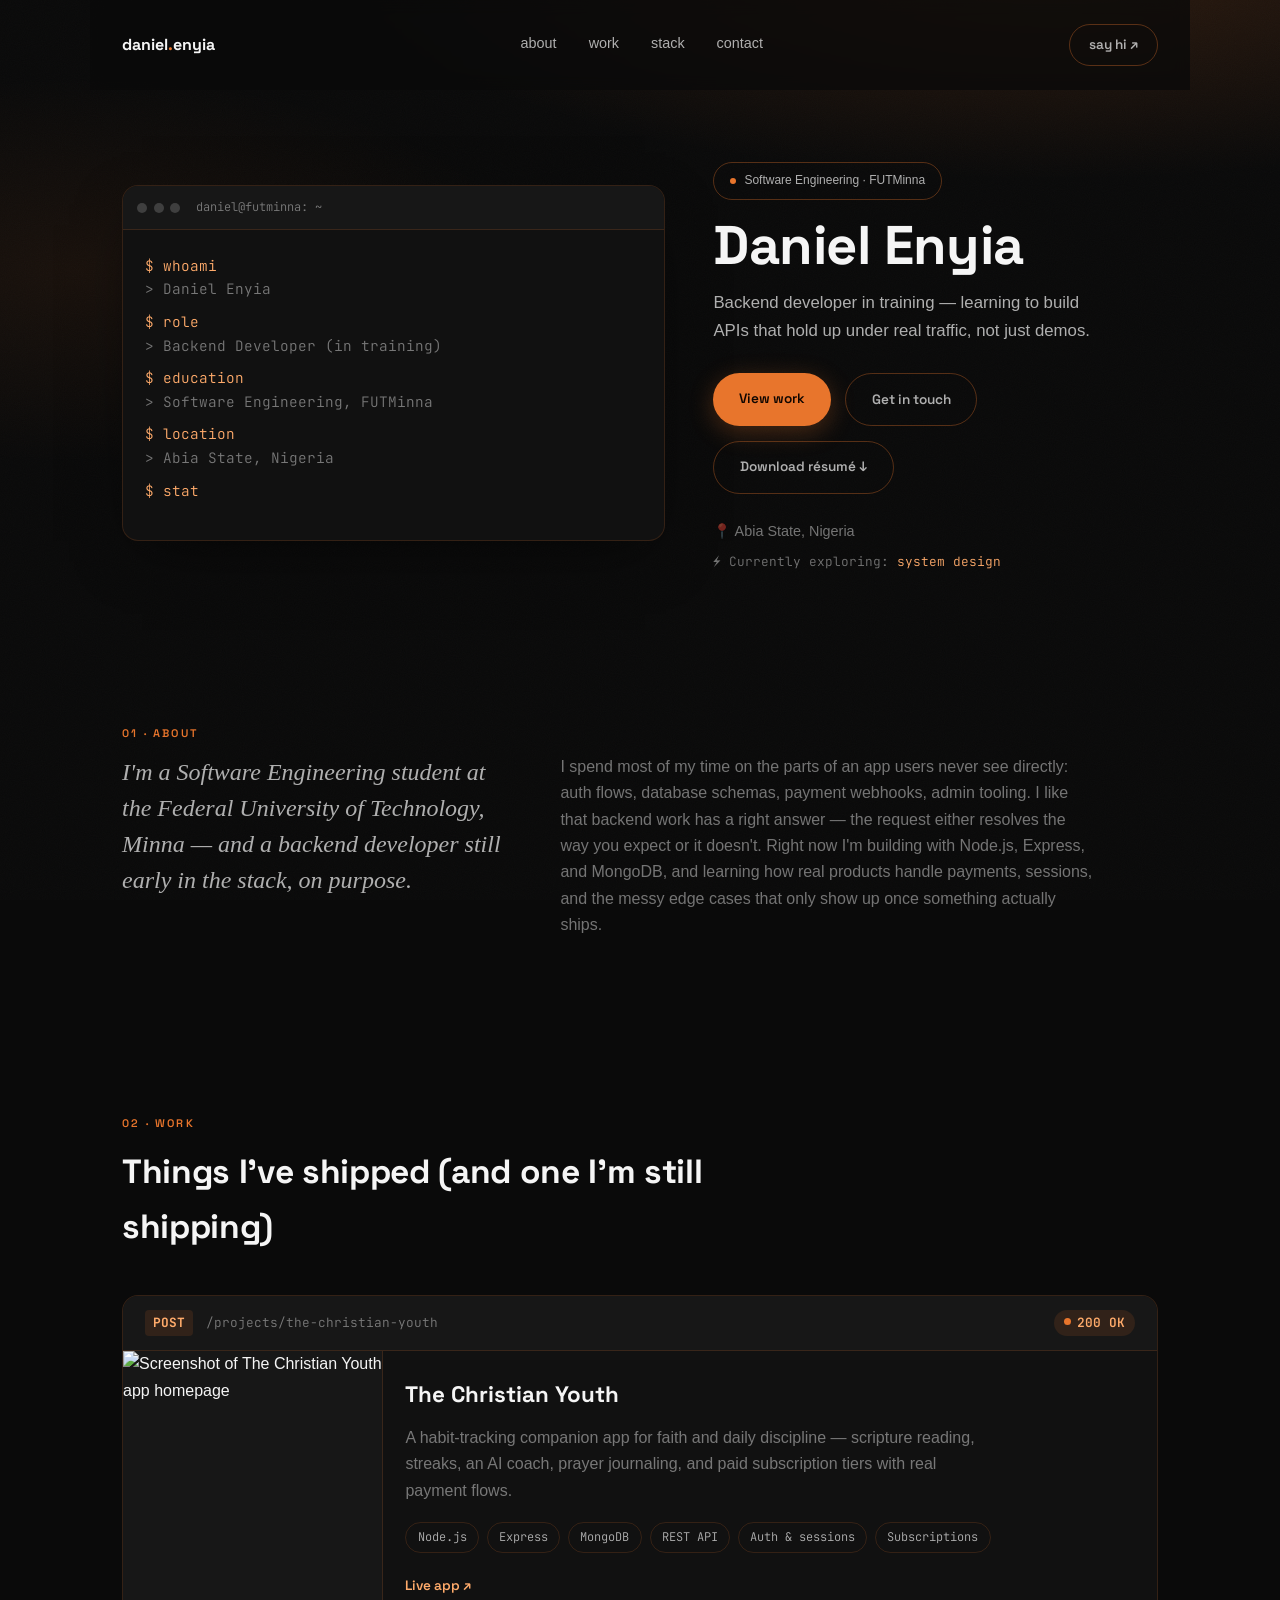
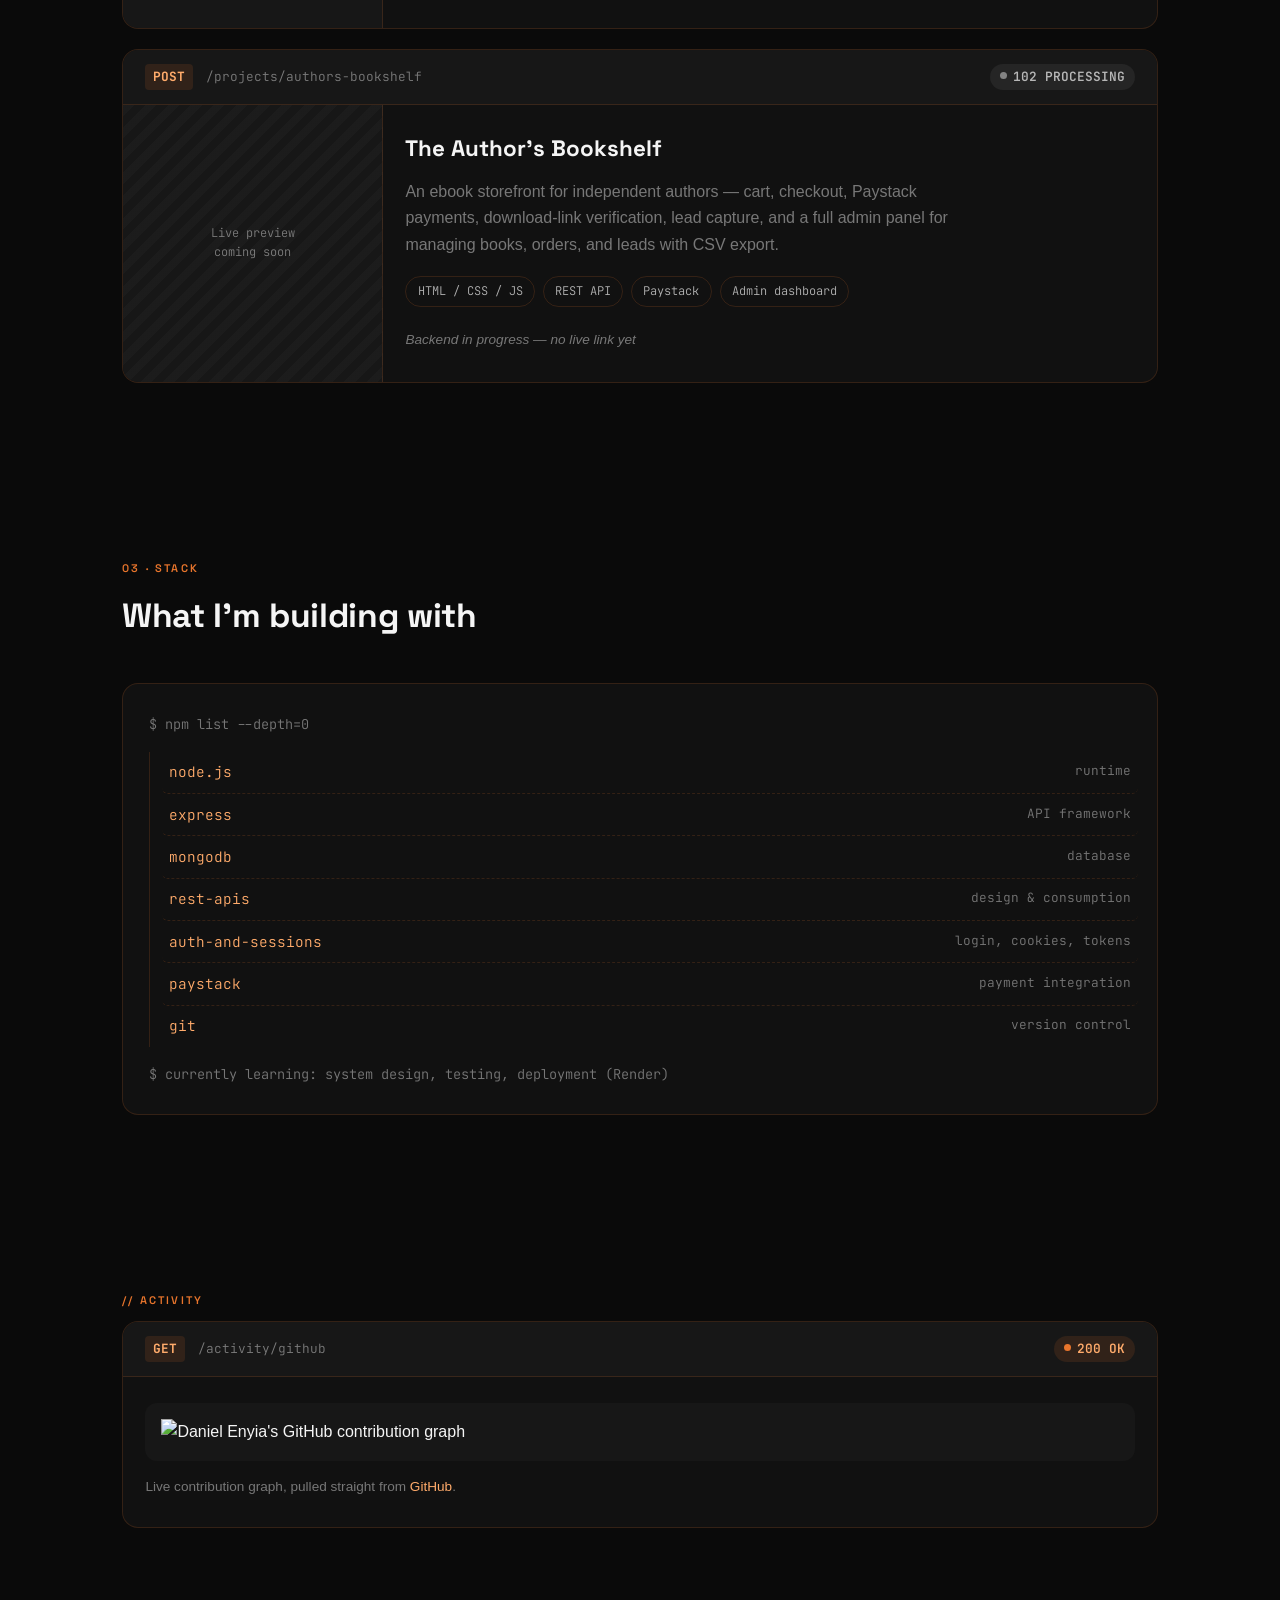
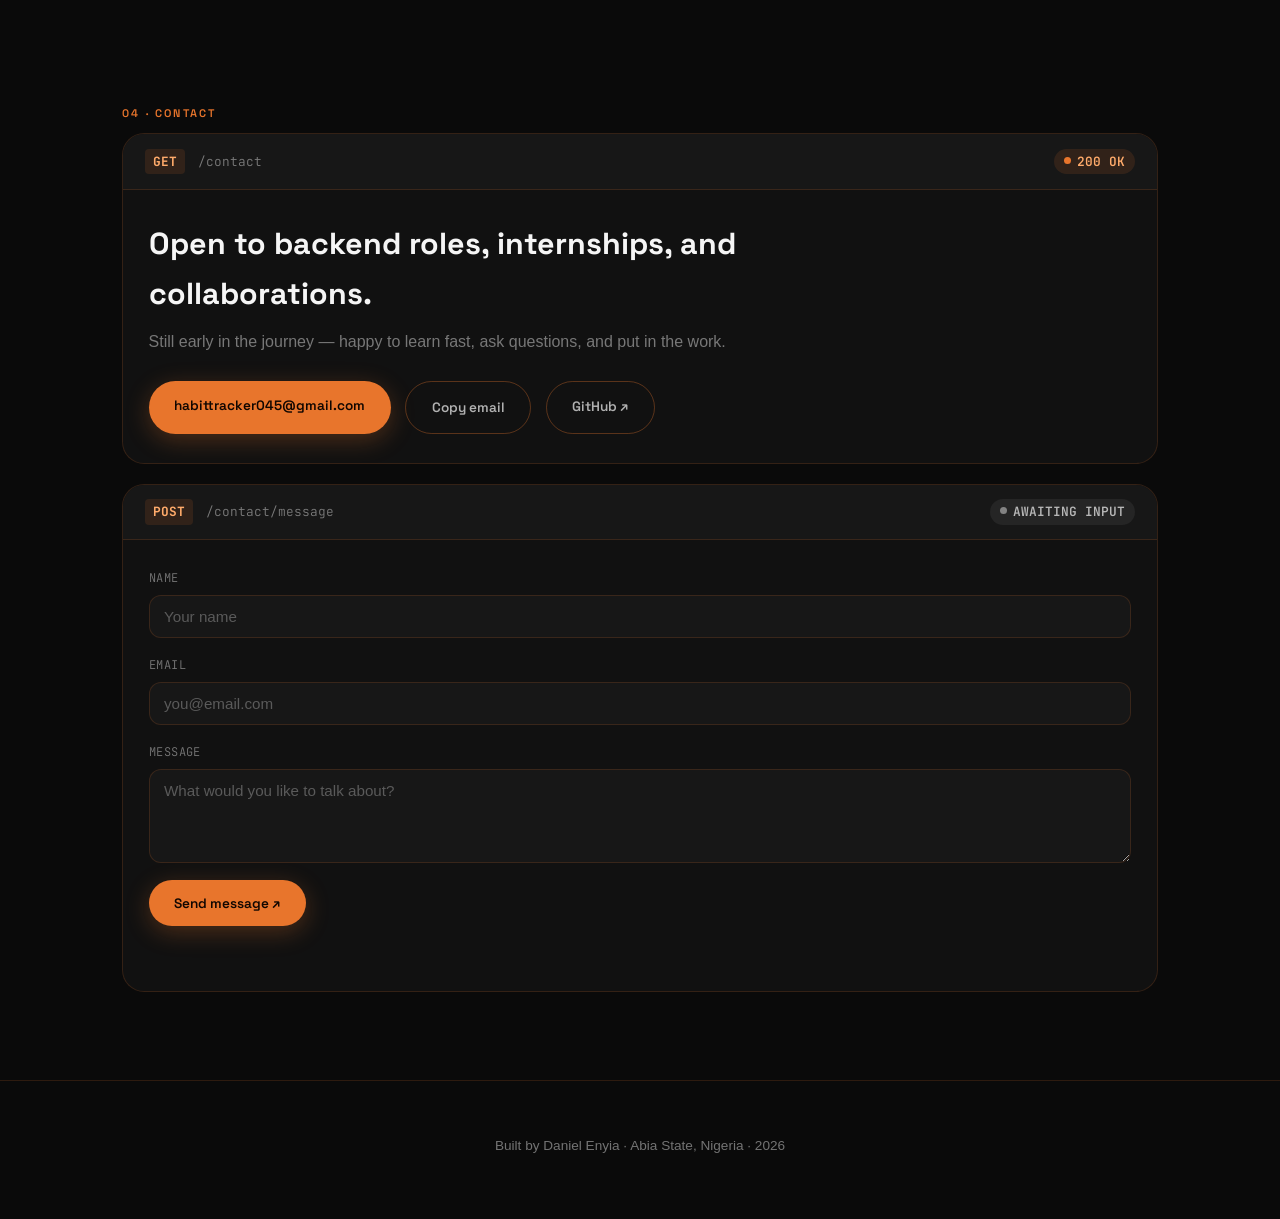
==== commit 629c5916: "Add files via upload" ====
--- a/index.html
+++ b/index.html
@@ -42,14 +42,16 @@
     </div>
 
     <div class="hero__side">
-      <span class="badge"><span class="badge__dot"></span>100 Level · Software Engineering · FUTMinna</span>
+      <span class="badge"><span class="badge__dot"></span>Software Engineering · FUTMinna</span>
       <h1 class="hero__name">Daniel Enyia</h1>
       <p class="hero__role">Backend developer in training — learning to build APIs that hold up under real traffic, not just demos.</p>
       <div class="hero__actions">
         <a href="#work" class="btn btn--primary">View work</a>
         <a href="#contact" class="btn btn--ghost">Get in touch</a>
+        <a href="assets/Daniel-Enyia-Resume.pdf" class="btn btn--ghost" download>Download résumé ↓</a>
       </div>
       <p class="hero__location">📍 Abia State, Nigeria</p>
+      <p class="hero__ticker">⚡ Currently exploring: <span id="learningTicker">system design</span></p>
     </div>
   </section>
 
@@ -58,7 +60,7 @@
     <p class="section__tag" data-reveal>01 · about</p>
     <div class="about__grid" data-reveal>
       <p class="about__lede">
-        I'm a first-year Software Engineering student at the Federal University of Technology, Minna
+        I'm a Software Engineering student at the Federal University of Technology, Minna
         — and a backend developer still early in the stack, on purpose.
       </p>
       <p class="about__body">
@@ -85,22 +87,28 @@
           <span class="endpoint">/projects/the-christian-youth</span>
           <span class="status status--200"><span class="pulse-dot pulse-dot--live"></span>200 OK</span>
         </div>
-        <div class="request__body">
-          <h3>The Christian Youth</h3>
-          <p>
-            A habit-tracking companion app for faith and daily discipline — scripture reading, streaks,
-            an AI coach, prayer journaling, and paid subscription tiers with real payment flows.
-          </p>
-          <ul class="tags">
-            <li>Node.js</li>
-            <li>Express</li>
-            <li>MongoDB</li>
-            <li>REST API</li>
-            <li>Auth &amp; sessions</li>
-            <li>Subscriptions</li>
-          </ul>
-          <div class="request__links">
-            <a href="https://my-dashboard-5xg6.onrender.com" target="_blank" rel="noopener">Live app ↗</a>
+        <div class="request__layout">
+          <a class="request__preview" href="https://my-dashboard-5xg6.onrender.com" target="_blank" rel="noopener" aria-label="Open live preview of The Christian Youth">
+            <img src="assets/christian-youth-preview.jpg" alt="Screenshot of The Christian Youth app homepage" loading="lazy" width="1280" height="800">
+            <span class="request__preview-overlay">Visit live site ↗</span>
+          </a>
+          <div class="request__body">
+            <h3>The Christian Youth</h3>
+            <p>
+              A habit-tracking companion app for faith and daily discipline — scripture reading, streaks,
+              an AI coach, prayer journaling, and paid subscription tiers with real payment flows.
+            </p>
+            <ul class="tags">
+              <li>Node.js</li>
+              <li>Express</li>
+              <li>MongoDB</li>
+              <li>REST API</li>
+              <li>Auth &amp; sessions</li>
+              <li>Subscriptions</li>
+            </ul>
+            <div class="request__links">
+              <a href="https://my-dashboard-5xg6.onrender.com" target="_blank" rel="noopener">Live app ↗</a>
+            </div>
           </div>
         </div>
       </article>
@@ -112,21 +120,26 @@
           <span class="endpoint">/projects/authors-bookshelf</span>
           <span class="status status--102"><span class="pulse-dot pulse-dot--pending"></span>102 PROCESSING</span>
         </div>
-        <div class="request__body">
-          <h3>The Author's Bookshelf</h3>
-          <p>
-            An ebook storefront for independent authors — cart, checkout, Paystack payments, download-link
-            verification, lead capture, and a full admin panel for managing books, orders, and leads with
-            CSV export.
-          </p>
-          <ul class="tags">
-            <li>HTML / CSS / JS</li>
-            <li>REST API</li>
-            <li>Paystack</li>
-            <li>Admin dashboard</li>
-          </ul>
-          <div class="request__links">
-            <span class="in-progress-note">Backend in progress — no live link yet</span>
+        <div class="request__layout">
+          <div class="request__preview request__preview--placeholder" aria-hidden="true">
+            <span class="request__preview-placeholder-text">Live preview<br>coming soon</span>
+          </div>
+          <div class="request__body">
+            <h3>The Author's Bookshelf</h3>
+            <p>
+              An ebook storefront for independent authors — cart, checkout, Paystack payments, download-link
+              verification, lead capture, and a full admin panel for managing books, orders, and leads with
+              CSV export.
+            </p>
+            <ul class="tags">
+              <li>HTML / CSS / JS</li>
+              <li>REST API</li>
+              <li>Paystack</li>
+              <li>Admin dashboard</li>
+            </ul>
+            <div class="request__links">
+              <span class="in-progress-note">Backend in progress — no live link yet</span>
+            </div>
           </div>
         </div>
       </article>
@@ -154,6 +167,24 @@
     </div>
   </section>
 
+  <!-- GITHUB ACTIVITY -->
+  <section id="activity" class="activity">
+    <p class="section__tag" data-reveal>// activity</p>
+    <div class="activity__box" data-reveal>
+      <div class="request__head">
+        <span class="method method--get">GET</span>
+        <span class="endpoint">/activity/github</span>
+        <span class="status status--200"><span class="pulse-dot pulse-dot--live"></span>200 OK</span>
+      </div>
+      <div class="activity__body">
+        <a href="https://github.com/habittracker045-art" target="_blank" rel="noopener" class="activity__chart-link">
+          <img src="https://ghchart.rshah.org/e8752c/habittracker045-art" alt="Daniel Enyia's GitHub contribution graph" class="activity__chart" loading="lazy">
+        </a>
+        <p class="activity__note">Live contribution graph, pulled straight from <a href="https://github.com/habittracker045-art" target="_blank" rel="noopener">GitHub</a>.</p>
+      </div>
+    </div>
+  </section>
+
   <!-- CONTACT -->
   <section id="contact" class="contact">
     <p class="section__tag" data-reveal>04 · contact</p>
@@ -167,8 +198,35 @@
       <p class="contact__sub">Still early in the journey — happy to learn fast, ask questions, and put in the work.</p>
       <div class="contact__links">
         <a href="mailto:habittracker045@gmail.com" class="btn btn--primary">habittracker045@gmail.com</a>
+        <button type="button" class="btn btn--ghost btn--copy" id="copyEmailBtn" data-email="habittracker045@gmail.com">
+          <span id="copyEmailLabel">Copy email</span>
+        </button>
         <a href="https://github.com/habittracker045-art" target="_blank" rel="noopener" class="btn btn--ghost">GitHub ↗</a>
       </div>
+    </div>
+
+    <div class="contact__form-box" data-reveal>
+      <div class="request__head">
+        <span class="method method--post">POST</span>
+        <span class="endpoint">/contact/message</span>
+        <span class="status status--102"><span class="pulse-dot pulse-dot--pending"></span>AWAITING INPUT</span>
+      </div>
+      <form class="contact__form" id="contactForm" action="https://formspree.io/f/YOUR_FORM_ID" method="POST">
+        <div class="form__row">
+          <label for="name">Name</label>
+          <input type="text" id="name" name="name" required placeholder="Your name">
+        </div>
+        <div class="form__row">
+          <label for="email">Email</label>
+          <input type="email" id="email" name="_replyto" required placeholder="you@email.com">
+        </div>
+        <div class="form__row">
+          <label for="message">Message</label>
+          <textarea id="message" name="message" rows="4" required placeholder="What would you like to talk about?"></textarea>
+        </div>
+        <button type="submit" class="btn btn--primary form__submit">Send message ↗</button>
+        <p class="form__status" id="formStatus" aria-live="polite"></p>
+      </form>
     </div>
   </section>
 
--- a/styles.css
+++ b/styles.css
@@ -1,24 +1,28 @@
 /* ---------------------------------------------------
-   Design tokens
+   Design tokens — matches The Christian Youth brand
 --------------------------------------------------- */
 :root {
-  --bg: #0B0E14;
-  --surface: #12161F;
-  --surface-2: #1A2029;
-  --border: #262E3B;
-  --text: #E8E6E1;
-  --muted: #8B93A1;
-  --muted-2: #5C6577;
-  --amber: #F2A93B;
-  --amber-dim: #7A5A22;
-  --teal: #4FD1C5;
-  --teal-dim: #275952;
+  --bg: #0a0a0a;
+  --bg-raised: #111111;
+  --bg-card: #171717;
+  --orange: #e8752c;
+  --orange-bright: #ffab6b;
+  --orange-dim: #8a4a1f;
+  --text: #f5f5f5;
+  --muted: rgba(245,245,245,0.45);
+  --muted-2: rgba(245,245,245,0.3);
+  --soft: rgba(245,245,245,0.7);
+  --border: rgba(232,117,44,0.16);
+  --border-strong: rgba(232,117,44,0.34);
 
   --font-display: 'Space Grotesk', sans-serif;
-  --font-body: 'Inter', sans-serif;
+  --font-body: 'Jost', sans-serif;
+  --font-serif: 'Fraunces', serif;
   --font-mono: 'JetBrains Mono', monospace;
 
-  --radius: 10px;
+  --radius-lg: 22px;
+  --radius: 16px;
+  --radius-sm: 12px;
   --max-width: 1100px;
 }
 
@@ -38,7 +42,8 @@
   background: var(--bg);
   color: var(--text);
   font-family: var(--font-body);
-  line-height: 1.6;
+  font-weight: 300;
+  line-height: 1.65;
   -webkit-font-smoothing: antialiased;
 }
 
@@ -50,72 +55,38 @@
 ul { list-style: none; margin: 0; padding: 0; }
 
 ::selection {
-  background: var(--amber);
-  color: #10131A;
+  background: var(--orange);
+  color: #100600;
 }
 
 :focus-visible {
-  outline: 2px solid var(--teal);
+  outline: 2px solid var(--orange);
   outline-offset: 3px;
 }
 
-/* subtle scanline / grain texture over whole page */
-.scanline {
+/* ---------------------------------------------------
+   Ambient background — warm glow + grain, like the app
+--------------------------------------------------- */
+.bg-base {
   position: fixed;
   inset: 0;
+  z-index: 0;
+  background:
+    radial-gradient(ellipse 90% 40% at 82% -4%, rgba(232,117,44,0.16) 0%, transparent 60%),
+    radial-gradient(ellipse 60% 36% at 6% 30%, rgba(232,117,44,0.07) 0%, transparent 60%),
+    var(--bg);
+}
+.grain {
+  position: fixed;
+  inset: 0;
+  z-index: 1;
   pointer-events: none;
-  z-index: 999;
-  background: repeating-linear-gradient(
-    to bottom,
-    rgba(255,255,255,0.012) 0px,
-    rgba(255,255,255,0.012) 1px,
-    transparent 1px,
-    transparent 3px
-  );
-  mix-blend-mode: overlay;
-}
-
-/* ---------------------------------------------------
-   Ambient glow / atmosphere
---------------------------------------------------- */
-.glow {
-  position: fixed;
-  width: 45vw;
-  height: 45vw;
-  max-width: 640px;
-  max-height: 640px;
-  border-radius: 50%;
-  filter: blur(120px);
-  pointer-events: none;
-  z-index: 0;
-  opacity: 0.16;
-  will-change: transform;
-}
-.glow--amber {
-  background: var(--amber);
-  top: -10%;
-  left: -8%;
-  animation: driftA 22s ease-in-out infinite alternate;
-}
-.glow--teal {
-  background: var(--teal);
-  top: 10%;
-  right: -10%;
-  animation: driftB 26s ease-in-out infinite alternate;
-}
-@keyframes driftA {
-  from { transform: translate(0, 0); }
-  to   { transform: translate(4vw, 6vw); }
-}
-@keyframes driftB {
-  from { transform: translate(0, 0); }
-  to   { transform: translate(-5vw, 4vw); }
-}
-@media (prefers-reduced-motion: reduce) {
-  .glow--amber, .glow--teal { animation: none; }
-}
-
-main, header, footer { position: relative; z-index: 1; }
+  opacity: 0.025;
+  background-image: url("data:image/svg+xml,%3Csvg viewBox='0 0 200 200' xmlns='http://www.w3.org/2000/svg'%3E%3Cfilter id='n'%3E%3CfeTurbulence type='fractalNoise' baseFrequency='0.85' numOctaves='4' stitchTiles='stitch'/%3E%3C/filter%3E%3Crect width='100%25' height='100%25' filter='url(%23n)'/%3E%3C/svg%3E");
+  background-size: 180px;
+}
+
+main, header, footer { position: relative; z-index: 2; }
 
 /* ---------------------------------------------------
    Scroll progress bar
@@ -124,11 +95,11 @@
   position: fixed;
   top: 0;
   left: 0;
-  height: 2px;
+  height: 3px;
   width: 0%;
-  background: linear-gradient(90deg, var(--amber), var(--teal));
+  background: linear-gradient(90deg, var(--orange-dim), var(--orange), var(--orange-bright));
   z-index: 1000;
-  transition: width 0.1s linear;
+  transition: width 0.08s linear;
 }
 
 /* ---------------------------------------------------
@@ -160,22 +131,22 @@
   position: relative;
   top: -1px;
 }
-.pulse-dot--teal { background: var(--teal); box-shadow: 0 0 0 0 rgba(79,209,197,0.6); animation: pulseTeal 1.8s ease-out infinite; }
-.pulse-dot--amber { background: var(--amber); box-shadow: 0 0 0 0 rgba(242,169,59,0.6); animation: pulseAmber 1.1s ease-out infinite; }
-
-@keyframes pulseTeal {
-  0%   { box-shadow: 0 0 0 0 rgba(79,209,197,0.55); }
-  70%  { box-shadow: 0 0 0 7px rgba(79,209,197,0); }
-  100% { box-shadow: 0 0 0 0 rgba(79,209,197,0); }
-}
-@keyframes pulseAmber {
-  0%   { box-shadow: 0 0 0 0 rgba(242,169,59,0.55); opacity: 1; }
+.pulse-dot--live { background: var(--orange); box-shadow: 0 0 0 0 rgba(232,117,44,0.6); animation: pulseLive 1.8s ease-out infinite; }
+.pulse-dot--pending { background: var(--muted); box-shadow: 0 0 0 0 rgba(245,245,245,0.4); animation: pulsePending 1.1s ease-out infinite; }
+
+@keyframes pulseLive {
+  0%   { box-shadow: 0 0 0 0 rgba(232,117,44,0.55); }
+  70%  { box-shadow: 0 0 0 7px rgba(232,117,44,0); }
+  100% { box-shadow: 0 0 0 0 rgba(232,117,44,0); }
+}
+@keyframes pulsePending {
+  0%   { box-shadow: 0 0 0 0 rgba(245,245,245,0.4); opacity: 1; }
   50%  { opacity: 0.5; }
-  70%  { box-shadow: 0 0 0 6px rgba(242,169,59,0); }
-  100% { box-shadow: 0 0 0 0 rgba(242,169,59,0); opacity: 1; }
+  70%  { box-shadow: 0 0 0 6px rgba(245,245,245,0); }
+  100% { box-shadow: 0 0 0 0 rgba(245,245,245,0); opacity: 1; }
 }
 @media (prefers-reduced-motion: reduce) {
-  .pulse-dot--teal, .pulse-dot--amber { animation: none; }
+  .pulse-dot--live, .pulse-dot--pending { animation: none; }
 }
 
 /* ---------------------------------------------------
@@ -184,23 +155,50 @@
 section {
   max-width: var(--max-width);
   margin: 0 auto;
-  padding: 5rem 2rem;
+  padding: 5.5rem 2rem;
 }
 
 .section__tag {
-  font-family: var(--font-mono);
-  font-size: 0.8rem;
-  color: var(--teal);
-  letter-spacing: 0.08em;
-  margin: 0 0 1rem;
+  font-family: var(--font-display);
+  font-size: 11px;
+  font-weight: 600;
+  letter-spacing: 0.2em;
+  text-transform: uppercase;
+  color: var(--orange);
+  margin: 0 0 0.7rem;
 }
 
 .section__heading {
   font-family: var(--font-display);
   font-size: clamp(1.5rem, 3vw, 2.1rem);
-  font-weight: 600;
+  font-weight: 700;
+  letter-spacing: -0.01em;
   margin: 0 0 2.5rem;
   max-width: 640px;
+}
+
+/* ---------------------------------------------------
+   Badge (pill, dot + label)
+--------------------------------------------------- */
+.badge {
+  display: inline-flex;
+  align-items: center;
+  gap: 8px;
+  padding: 8px 16px;
+  border: 1px solid var(--border-strong);
+  border-radius: 100px;
+  font-family: var(--font-body);
+  font-size: 12px;
+  font-weight: 500;
+  color: var(--soft);
+  margin-bottom: 1.1rem;
+}
+.badge__dot {
+  width: 6px;
+  height: 6px;
+  border-radius: 50%;
+  background: var(--orange);
+  flex-shrink: 0;
 }
 
 /* ---------------------------------------------------
@@ -216,24 +214,24 @@
   max-width: var(--max-width);
   margin: 0 auto;
   padding: 1.5rem 2rem;
-  background: rgba(11, 14, 20, 0.75);
+  background: rgba(10, 10, 10, 0.75);
   backdrop-filter: blur(8px);
 }
 
 .nav__brand {
-  font-family: var(--font-mono);
-  font-weight: 600;
+  font-family: var(--font-display);
+  font-weight: 700;
   font-size: 1rem;
   color: var(--text);
 }
-.nav__brand .dot { color: var(--amber); }
+.nav__brand .dot { color: var(--orange); }
 
 .nav__links {
   display: flex;
   gap: 2rem;
-  font-family: var(--font-mono);
-  font-size: 0.85rem;
-  color: var(--muted);
+  font-family: var(--font-body);
+  font-size: 0.9rem;
+  color: var(--soft);
 }
 .nav__links a {
   position: relative;
@@ -247,26 +245,28 @@
   bottom: -2px;
   width: 100%;
   height: 1px;
-  background: var(--teal);
+  background: var(--orange);
   transform: scaleX(0);
   transform-origin: right;
   transition: transform 0.25s ease;
 }
-.nav__links a:hover { color: var(--teal); }
+.nav__links a:hover { color: var(--text); }
 .nav__links a:hover::after { transform: scaleX(1); transform-origin: left; }
 
 .nav__cta {
-  font-family: var(--font-mono);
+  font-family: var(--font-display);
   font-size: 0.85rem;
-  border: 1px solid var(--border);
-  padding: 0.5rem 1rem;
-  border-radius: var(--radius);
+  font-weight: 600;
+  border: 1px solid var(--border-strong);
+  padding: 0.55rem 1.2rem;
+  border-radius: 100px;
+  color: var(--soft);
+  transition: border-color 0.2s ease, color 0.2s ease, transform 0.2s ease;
+}
+.nav__cta:hover {
+  border-color: var(--orange);
   color: var(--text);
-  transition: border-color 0.15s ease, color 0.15s ease;
-}
-.nav__cta:hover {
-  border-color: var(--teal);
-  color: var(--teal);
+  transform: translateY(-2px);
 }
 
 @media (max-width: 720px) {
@@ -286,8 +286,18 @@
 }
 
 .hero__terminal {
+  background: var(--bg-raised);
+  border: 1px solid var(--border);
+  border-radius: var(--radius);
+  overflow: hidden;
+  box-shadow: 0 20px 60px -20px rgba(0,0,0,0.6);
   animation: terminalBreathe 4.5s ease-in-out infinite, loadIn 0.7s cubic-bezier(0.16,1,0.3,1) both;
 }
+@keyframes terminalBreathe {
+  0%, 100% { box-shadow: 0 20px 60px -20px rgba(0,0,0,0.6), 0 0 0 0 rgba(232,117,44,0.18); }
+  50%      { box-shadow: 0 20px 60px -20px rgba(0,0,0,0.6), 0 0 26px 1px rgba(232,117,44,0.16); }
+}
+
 .hero__side > * {
   opacity: 0;
   animation: loadIn 0.6s cubic-bezier(0.16,1,0.3,1) both;
@@ -309,34 +319,18 @@
   .hero { grid-template-columns: 1fr; padding-top: 2rem; }
 }
 
-.hero__terminal {
-  background: var(--surface);
-  border: 1px solid var(--border);
-  border-radius: var(--radius);
-  overflow: hidden;
-  box-shadow: 0 20px 60px -20px rgba(0,0,0,0.6), 0 0 0 0 rgba(79,209,197,0.25);
-  animation: terminalBreathe 4.5s ease-in-out infinite;
-}
-@keyframes terminalBreathe {
-  0%, 100% { box-shadow: 0 20px 60px -20px rgba(0,0,0,0.6), 0 0 0 0 rgba(79,209,197,0.18); }
-  50%      { box-shadow: 0 20px 60px -20px rgba(0,0,0,0.6), 0 0 22px 1px rgba(79,209,197,0.16); }
-}
-@media (prefers-reduced-motion: reduce) {
-  .hero__terminal { animation: none; }
-}
-
 .term__bar {
   display: flex;
   align-items: center;
   gap: 0.4rem;
   padding: 0.7rem 0.9rem;
-  background: var(--surface-2);
+  background: var(--bg-card);
   border-bottom: 1px solid var(--border);
 }
 .term__dot {
   width: 10px; height: 10px;
   border-radius: 50%;
-  background: var(--muted-2);
+  background: rgba(245,245,245,0.18);
 }
 .term__title {
   margin-left: 0.6rem;
@@ -354,12 +348,12 @@
 }
 
 .term__row { margin: 0 0 0.55rem; white-space: pre-wrap; }
-.term__prompt { color: var(--teal); }
+.term__prompt { color: var(--orange-bright); }
 .term__output { color: var(--muted); padding-left: 0; display: block; }
 .term__cursor {
   display: inline-block;
   width: 8px; height: 1.1em;
-  background: var(--amber);
+  background: var(--orange);
   vertical-align: text-bottom;
   animation: blink 1s step-end infinite;
   margin-left: 2px;
@@ -368,24 +362,19 @@
 
 .hero__side { padding-top: 0.5rem; }
 
-.eyebrow {
-  font-family: var(--font-mono);
-  font-size: 0.8rem;
-  color: var(--amber);
-  margin: 0 0 0.9rem;
-}
-
 .hero__name {
   font-family: var(--font-display);
   font-size: clamp(2.4rem, 5vw, 3.4rem);
   font-weight: 700;
+  letter-spacing: -0.01em;
   margin: 0 0 0.9rem;
   line-height: 1.05;
 }
 
 .hero__role {
-  color: var(--muted);
+  color: var(--soft);
   font-size: 1.05rem;
+  font-weight: 300;
   max-width: 42ch;
   margin: 0 0 1.8rem;
 }
@@ -398,42 +387,197 @@
 }
 
 .btn {
-  font-family: var(--font-mono);
+  font-family: var(--font-display);
   font-size: 0.85rem;
-  padding: 0.75rem 1.3rem;
-  border-radius: var(--radius);
+  font-weight: 600;
+  padding: 0.9rem 1.6rem;
+  border-radius: 100px;
   display: inline-block;
-  transition: transform 0.2s cubic-bezier(0.16,1,0.3,1), border-color 0.15s ease, background 0.15s ease, box-shadow 0.25s ease;
+  transition: transform 0.2s cubic-bezier(0.16,1,0.3,1), border-color 0.15s ease, background 0.15s ease, box-shadow 0.25s ease, color 0.15s ease;
 }
 .btn--primary {
-  background: var(--amber);
-  color: #14100A;
-  font-weight: 600;
+  background: var(--orange);
+  color: #100600;
+  box-shadow: 0 6px 24px rgba(232,117,44,0.28);
 }
 .btn--primary:hover {
   transform: translateY(-2px);
-  box-shadow: 0 8px 24px -6px rgba(242,169,59,0.45);
+  box-shadow: 0 10px 32px rgba(232,117,44,0.4);
 }
 .btn--primary:active { transform: translateY(0); }
 
 .btn--ghost {
+  border: 1px solid var(--border-strong);
+  color: var(--soft);
+  background: transparent;
+}
+.btn--ghost:hover {
+  border-color: var(--orange);
+  color: var(--text);
+  transform: translateY(-2px);
+}
+.btn--ghost:active { transform: translateY(0); }
+
+.hero__location {
+  color: var(--muted);
+  font-size: 0.9rem;
+  font-family: var(--font-body);
+  margin: 0 0 0.5rem;
+}
+
+.hero__ticker {
+  font-family: var(--font-mono);
+  font-size: 0.8rem;
+  color: var(--muted);
+  margin: 0;
+}
+.hero__ticker span {
+  color: var(--orange-bright);
+  display: inline-block;
+  transition: opacity 0.3s ease, transform 0.3s ease;
+}
+.hero__ticker span.is-swapping {
+  opacity: 0;
+  transform: translateY(4px);
+}
+
+/* ---------------------------------------------------
+   GitHub activity
+--------------------------------------------------- */
+.activity__box {
+  background: var(--bg-raised);
   border: 1px solid var(--border);
+  border-radius: var(--radius);
+  overflow: hidden;
+}
+.activity__body {
+  padding: 1.6rem 1.4rem 1.8rem;
+}
+.activity__chart-link {
+  display: block;
+  overflow-x: auto;
+  border-radius: var(--radius-sm);
+  background: var(--bg-card);
+  padding: 1rem;
+}
+.activity__chart {
+  display: block;
+  min-width: 640px;
+  width: 100%;
+  height: auto;
+  filter: drop-shadow(0 0 0 transparent);
+}
+.activity__note {
+  color: var(--muted);
+  font-size: 0.85rem;
+  font-family: var(--font-body);
+  font-weight: 300;
+  margin: 0.9rem 0 0;
+}
+.activity__note a { color: var(--orange-bright); }
+
+/* ---------------------------------------------------
+   Copy email button
+--------------------------------------------------- */
+.btn--copy {
+  position: relative;
+  cursor: pointer;
+  font-family: var(--font-display);
+}
+.btn--copy::after {
+  content: 'Copied ✓';
+  position: absolute;
+  left: 50%;
+  bottom: calc(100% + 8px);
+  transform: translateX(-50%) translateY(4px);
+  background: var(--orange);
+  color: #100600;
+  font-size: 0.72rem;
+  font-weight: 600;
+  padding: 0.3rem 0.6rem;
+  border-radius: 6px;
+  opacity: 0;
+  pointer-events: none;
+  transition: opacity 0.2s ease, transform 0.2s ease;
+  white-space: nowrap;
+}
+.btn--copy.is-copied::after {
+  opacity: 1;
+  transform: translateX(-50%) translateY(0);
+}
+
+/* ---------------------------------------------------
+   Contact form
+--------------------------------------------------- */
+.contact__form-box {
+  background: var(--bg-raised);
+  border: 1px solid var(--border);
+  border-radius: var(--radius-lg);
+  overflow: hidden;
+  margin-top: 1.25rem;
+}
+
+.contact__form {
+  padding: 1.8rem 1.6rem 2rem;
+  display: flex;
+  flex-direction: column;
+  gap: 1.1rem;
+}
+
+.form__row {
+  display: flex;
+  flex-direction: column;
+  gap: 0.4rem;
+}
+.form__row label {
+  font-family: var(--font-mono);
+  font-size: 0.75rem;
+  color: var(--muted);
+  letter-spacing: 0.04em;
+  text-transform: uppercase;
+}
+.form__row input,
+.form__row textarea {
+  width: 100%;
+  background: var(--bg-card);
+  border: 1px solid var(--border);
+  border-radius: var(--radius-sm);
+  padding: 0.75rem 0.9rem;
   color: var(--text);
-}
-.btn--ghost:hover {
-  border-color: var(--teal);
-  color: var(--teal);
-  transform: translateY(-2px);
-  box-shadow: 0 8px 24px -8px rgba(79,209,197,0.35);
-}
-.btn--ghost:active { transform: translateY(0); }
-
-.hero__location {
+  font-family: var(--font-body);
+  font-size: 0.95rem;
+  font-weight: 300;
+  resize: vertical;
+  appearance: none;
+  -webkit-appearance: none;
+  transition: border-color 0.2s ease, box-shadow 0.2s ease;
+}
+.form__row input::placeholder,
+.form__row textarea::placeholder {
   color: var(--muted-2);
-  font-size: 0.9rem;
+}
+.form__row input:focus,
+.form__row textarea:focus {
+  outline: none;
+  border-color: var(--orange);
+  box-shadow: 0 0 0 3px rgba(232,117,44,0.14);
+}
+
+.form__submit {
+  align-self: flex-start;
+  border: none;
+  cursor: pointer;
+}
+
+.form__status {
   font-family: var(--font-mono);
+  font-size: 0.82rem;
+  color: var(--muted);
   margin: 0;
-}
+  min-height: 1.2em;
+}
+.form__status.is-success { color: var(--orange-bright); }
+.form__status.is-error { color: #e08a6b; }
 
 /* ---------------------------------------------------
    About
@@ -448,18 +592,22 @@
 }
 
 .about__lede {
-  font-family: var(--font-display);
-  font-size: 1.3rem;
+  font-family: var(--font-serif);
+  font-style: italic;
   font-weight: 500;
-  color: var(--text);
+  font-size: 1.5rem;
+  line-height: 1.5;
+  color: var(--soft);
   margin: 0;
 }
 
 .about__body {
   color: var(--muted);
+  font-weight: 300;
   margin: 0;
   max-width: 60ch;
 }
+.about__body a { color: var(--orange-bright); }
 
 /* ---------------------------------------------------
    Work / request cards
@@ -467,42 +615,34 @@
 .requests {
   display: flex;
   flex-direction: column;
-  gap: 1.5rem;
+  gap: 1.25rem;
 }
 
 .request {
-  background: var(--surface);
+  background: var(--bg-raised);
   border: 1px solid var(--border);
   border-radius: var(--radius);
   overflow: hidden;
   transition: border-color 0.25s ease, transform 0.3s cubic-bezier(0.16,1,0.3,1), box-shadow 0.3s ease;
 }
-.request--live:hover {
-  border-color: var(--teal-dim);
-  transform: translateY(-4px);
-  box-shadow: 0 16px 40px -18px rgba(79,209,197,0.35);
-}
-.request--pending:hover {
-  border-color: var(--amber-dim);
-  transform: translateY(-4px);
-  box-shadow: 0 16px 40px -18px rgba(242,169,59,0.3);
+.request:hover {
+  border-color: var(--border-strong);
+  transform: translateY(-5px);
+  box-shadow: 0 16px 40px -18px rgba(0,0,0,0.5), 0 0 24px rgba(232,117,44,0.14);
 }
 
 .request__body h3 {
   transition: color 0.2s ease;
 }
 .request:hover .request__body h3 {
-  color: var(--teal);
-}
-.request--pending:hover .request__body h3 {
-  color: var(--amber);
+  color: var(--orange-bright);
 }
 
 .tags li {
   transition: border-color 0.2s ease, color 0.2s ease;
 }
 .request:hover .tags li {
-  border-color: var(--muted-2);
+  border-color: var(--border-strong);
 }
 
 .request__head {
@@ -510,37 +650,111 @@
   align-items: center;
   gap: 0.8rem;
   padding: 0.9rem 1.4rem;
-  background: var(--surface-2);
+  background: var(--bg-card);
   border-bottom: 1px solid var(--border);
   font-family: var(--font-mono);
   font-size: 0.8rem;
   flex-wrap: wrap;
 }
 
+.request__layout {
+  display: grid;
+  grid-template-columns: 260px 1fr;
+}
+@media (max-width: 720px) {
+  .request__layout { grid-template-columns: 1fr; }
+}
+
+.request__preview {
+  position: relative;
+  display: block;
+  background: var(--bg-card);
+  border-right: 1px solid var(--border);
+  overflow: hidden;
+  min-height: 180px;
+}
+@media (max-width: 720px) {
+  .request__preview { border-right: none; border-bottom: 1px solid var(--border); }
+}
+.request__preview img {
+  width: 100%;
+  height: 100%;
+  object-fit: cover;
+  object-position: top;
+  display: block;
+  filter: saturate(0.9);
+  transition: transform 0.5s cubic-bezier(0.16,1,0.3,1), filter 0.3s ease;
+}
+.request:hover .request__preview img {
+  transform: scale(1.05);
+  filter: saturate(1.05);
+}
+.request__preview-overlay {
+  position: absolute;
+  inset: 0;
+  display: flex;
+  align-items: center;
+  justify-content: center;
+  background: rgba(10,10,10,0.55);
+  color: var(--text);
+  font-family: var(--font-display);
+  font-size: 0.85rem;
+  font-weight: 600;
+  opacity: 0;
+  transition: opacity 0.25s ease;
+}
+.request:hover .request__preview-overlay {
+  opacity: 1;
+}
+
+.request__preview--placeholder {
+  display: flex;
+  align-items: center;
+  justify-content: center;
+  background:
+    repeating-linear-gradient(135deg, rgba(245,245,245,0.02) 0px, rgba(245,245,245,0.02) 8px, transparent 8px, transparent 16px),
+    var(--bg-card);
+}
+.request__preview-placeholder-text {
+  font-family: var(--font-mono);
+  font-size: 0.75rem;
+  color: var(--muted);
+  text-align: center;
+  line-height: 1.6;
+}
+
 .method {
   font-weight: 700;
   padding: 0.15rem 0.5rem;
   border-radius: 4px;
-}
-.method--post { background: rgba(242,169,59,0.15); color: var(--amber); }
-.method--get { background: rgba(79,209,197,0.15); color: var(--teal); }
+  background: rgba(232,117,44,0.12);
+  color: var(--orange-bright);
+}
 
 .endpoint { color: var(--muted); flex: 1; min-width: 180px; }
 
-.status { font-weight: 600; padding: 0.15rem 0.5rem; border-radius: 4px; }
-.status--200 { background: rgba(79,209,197,0.15); color: var(--teal); }
-.status--102 { background: rgba(242,169,59,0.15); color: var(--amber); }
+.status {
+  font-weight: 600;
+  padding: 0.15rem 0.6rem;
+  border-radius: 100px;
+  display: inline-flex;
+  align-items: center;
+}
+.status--200 { background: rgba(232,117,44,0.12); color: var(--orange-bright); }
+.status--102 { background: rgba(245,245,245,0.06); color: var(--soft); }
 
 .request__body { padding: 1.6rem 1.4rem 1.8rem; }
 
 .request__body h3 {
   font-family: var(--font-display);
   font-size: 1.4rem;
+  font-weight: 700;
   margin: 0 0 0.7rem;
 }
 
 .request__body p {
   color: var(--muted);
+  font-weight: 300;
   margin: 0 0 1.1rem;
   max-width: 65ch;
 }
@@ -554,24 +768,25 @@
 .tags li {
   font-family: var(--font-mono);
   font-size: 0.75rem;
-  color: var(--muted);
+  color: var(--soft);
   border: 1px solid var(--border);
-  padding: 0.25rem 0.6rem;
-  border-radius: 20px;
+  padding: 0.3rem 0.7rem;
+  border-radius: 100px;
 }
 
 .request__links a {
-  font-family: var(--font-mono);
+  font-family: var(--font-display);
   font-size: 0.85rem;
-  color: var(--teal);
+  font-weight: 600;
+  color: var(--orange-bright);
   border-bottom: 1px solid transparent;
 }
-.request__links a:hover { border-bottom-color: var(--teal); }
+.request__links a:hover { border-bottom-color: var(--orange-bright); }
 
 .in-progress-note {
-  font-family: var(--font-mono);
-  font-size: 0.8rem;
-  color: var(--muted-2);
+  font-family: var(--font-body);
+  font-size: 0.85rem;
+  color: var(--muted);
   font-style: italic;
 }
 
@@ -579,7 +794,7 @@
    Stack / trace
 --------------------------------------------------- */
 .trace {
-  background: var(--surface);
+  background: var(--bg-raised);
   border: 1px solid var(--border);
   border-radius: var(--radius);
   padding: 1.8rem 1.6rem;
@@ -587,7 +802,7 @@
 }
 
 .trace__line {
-  color: var(--muted-2);
+  color: var(--muted);
   font-size: 0.85rem;
   margin: 0 0 1rem;
 }
@@ -605,7 +820,7 @@
   border-bottom: 1px dashed var(--border);
   font-size: 0.9rem;
   border-radius: 6px;
-  transition: background 0.2s ease, padding-left 0.2s ease, transform 0.2s ease;
+  transition: background 0.2s ease, padding-left 0.2s ease;
   opacity: 0;
   transform: translateX(-10px);
 }
@@ -617,12 +832,12 @@
   to { opacity: 1; transform: translateX(0); }
 }
 .trace__list li:hover {
-  background: var(--surface-2);
+  background: var(--bg-card);
   padding-left: 0.7rem;
 }
 .trace__list li:last-child { border-bottom: none; }
-.trace__name { color: var(--teal); transition: color 0.2s ease; }
-.trace__list li:hover .trace__name { color: var(--amber); }
+.trace__name { color: var(--orange-bright); transition: color 0.2s ease; }
+.trace__list li:hover .trace__name { color: var(--orange); }
 .trace__note { color: var(--muted); font-size: 0.8rem; }
 
 @media (prefers-reduced-motion: reduce) {
@@ -633,17 +848,16 @@
    Contact
 --------------------------------------------------- */
 .contact__box {
-  background: var(--surface);
+  background: var(--bg-raised);
   border: 1px solid var(--border);
-  border-radius: var(--radius);
+  border-radius: var(--radius-lg);
   overflow: hidden;
 }
 
-.contact__box .request__head { }
-
 .contact__heading {
   font-family: var(--font-display);
   font-size: clamp(1.4rem, 3vw, 1.9rem);
+  font-weight: 700;
   padding: 1.8rem 1.6rem 0.6rem;
   margin: 0;
   max-width: 34ch;
@@ -651,6 +865,7 @@
 
 .contact__sub {
   color: var(--muted);
+  font-weight: 300;
   padding: 0 1.6rem;
   margin: 0 0 1.6rem;
 }
@@ -663,12 +878,33 @@
 }
 
 /* ---------------------------------------------------
-   Footer
---------------------------------------------------- */
+   Small phone tuning
+--------------------------------------------------- */
+@media (max-width: 480px) {
+  section { padding: 3.2rem 1.25rem; }
+  .nav { padding: 1.1rem 1.25rem; }
+  .nav__brand { font-size: 0.9rem; }
+  .nav__cta { padding: 0.45rem 0.9rem; font-size: 0.78rem; }
+
+  .hero__actions { flex-direction: column; align-items: stretch; }
+  .hero__actions .btn { text-align: center; }
+
+  .contact__links { flex-direction: column; align-items: stretch; }
+  .contact__links .btn { text-align: center; }
+
+  .term__body { font-size: 0.8rem; padding: 1.2rem 1rem 1.5rem; }
+  .hero__name { font-size: clamp(2rem, 9vw, 2.6rem); }
+
+  .request__head { padding: 0.8rem 1rem; }
+  .request__body, .contact__form, .activity__body { padding: 1.3rem 1.1rem 1.5rem; }
+
+  .trace { padding: 1.4rem 1.1rem; }
+}
 .footer {
   text-align: center;
   padding: 2.5rem 2rem 3rem;
-  color: var(--muted-2);
-  font-family: var(--font-mono);
-  font-size: 0.8rem;
-}
+  color: var(--muted);
+  font-family: var(--font-body);
+  font-size: 0.85rem;
+  border-top: 1px solid var(--border);
+}
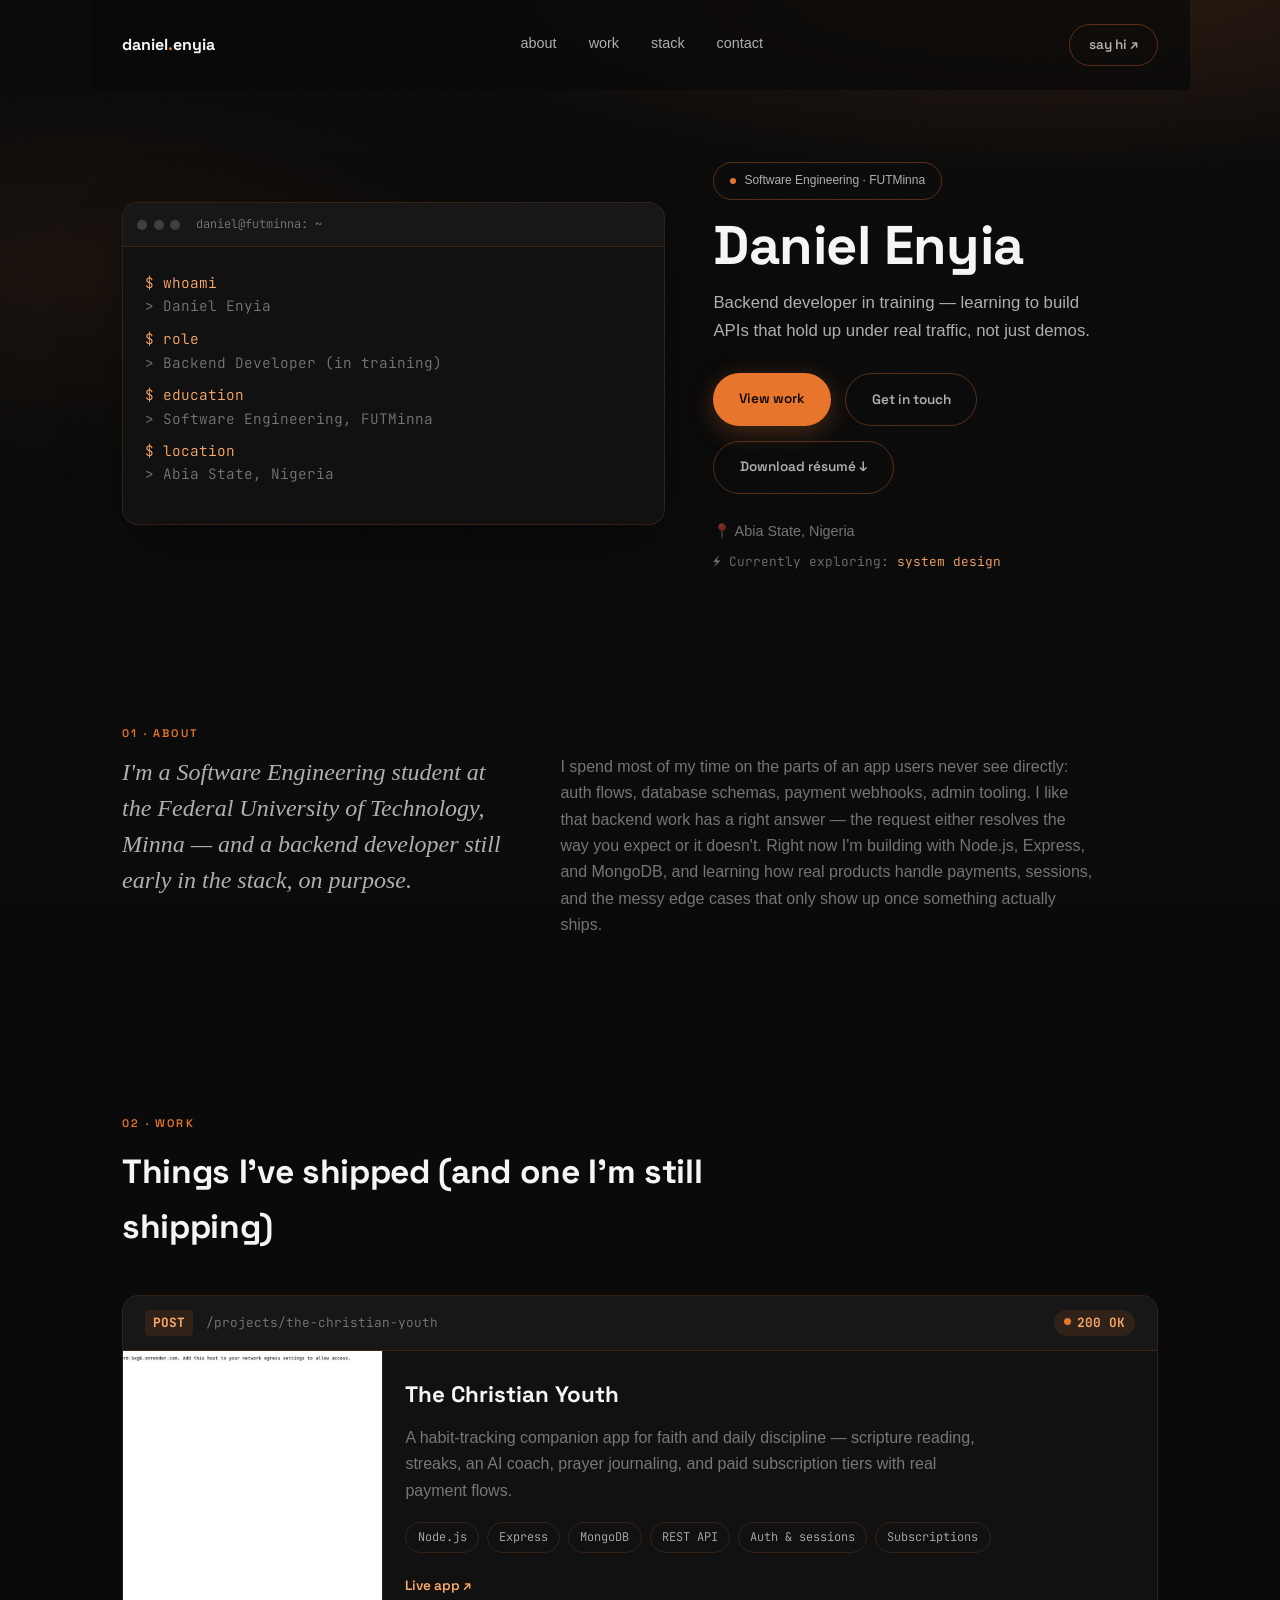
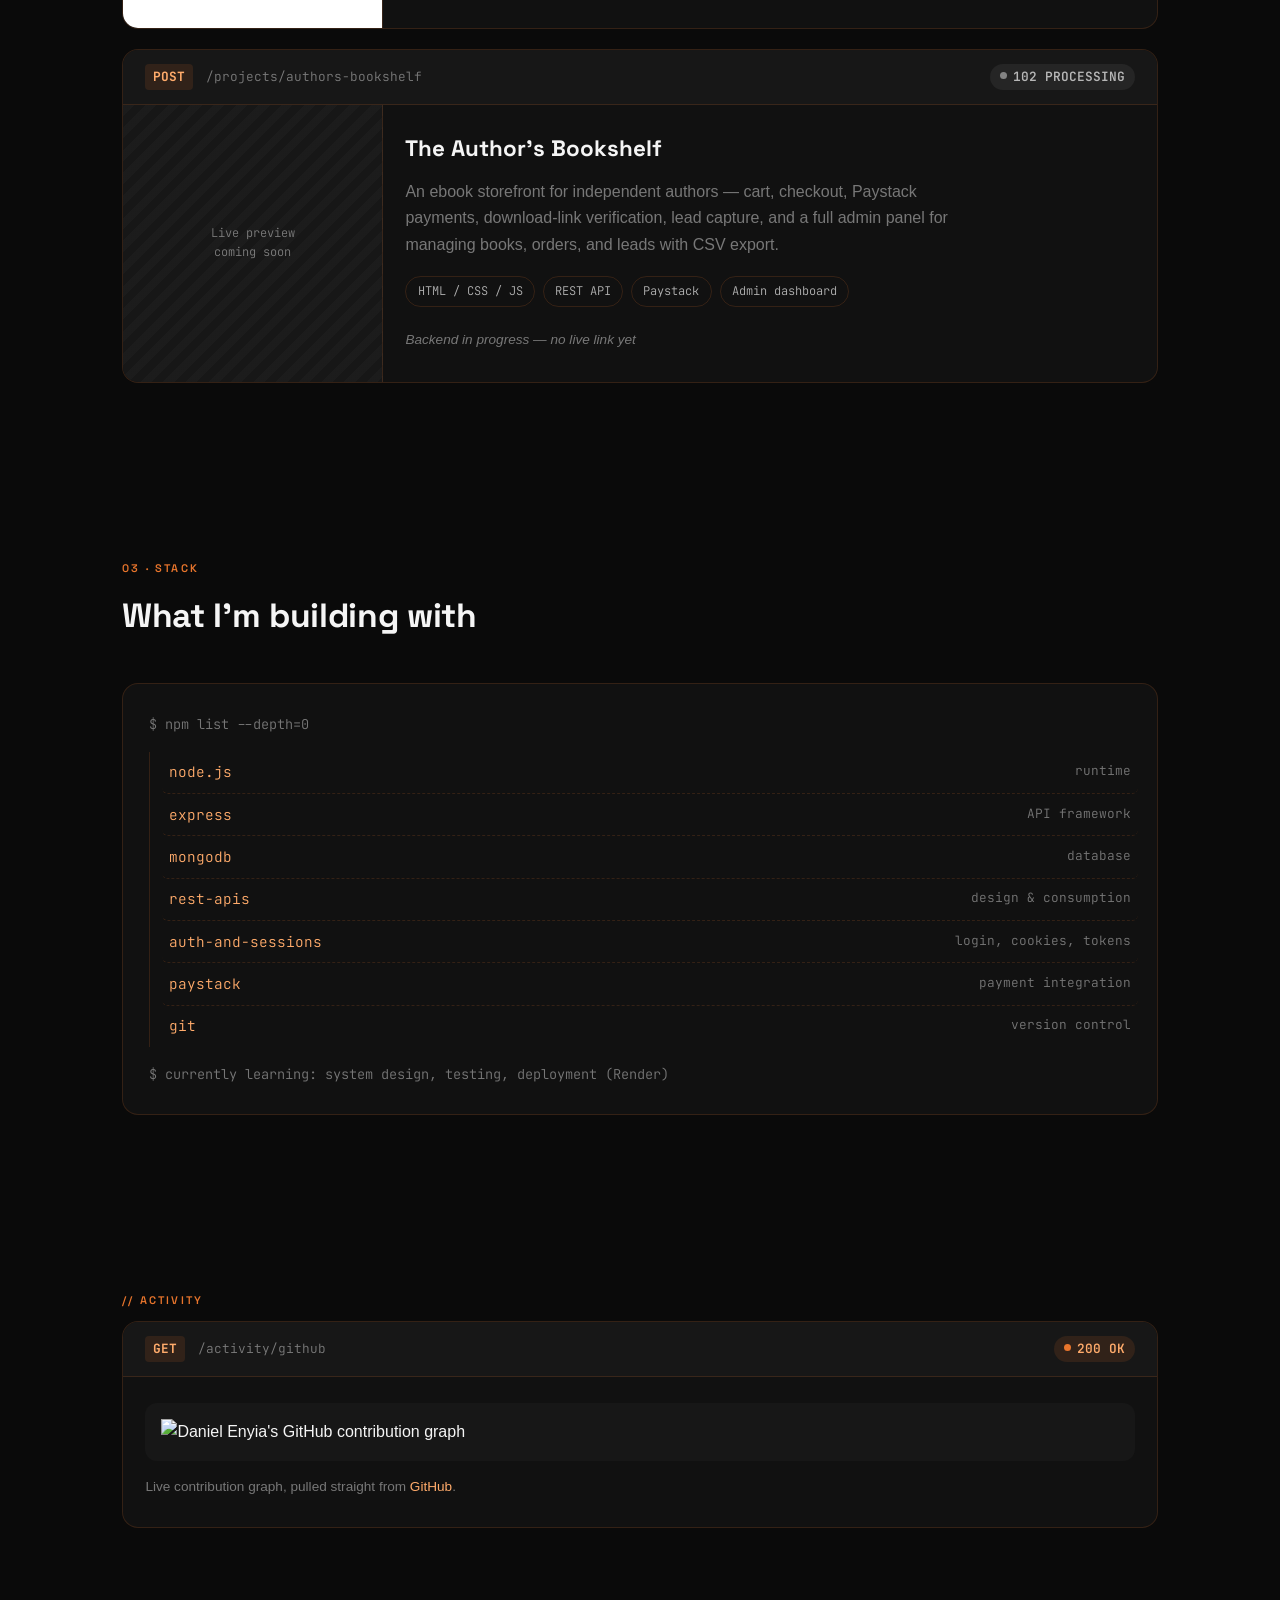
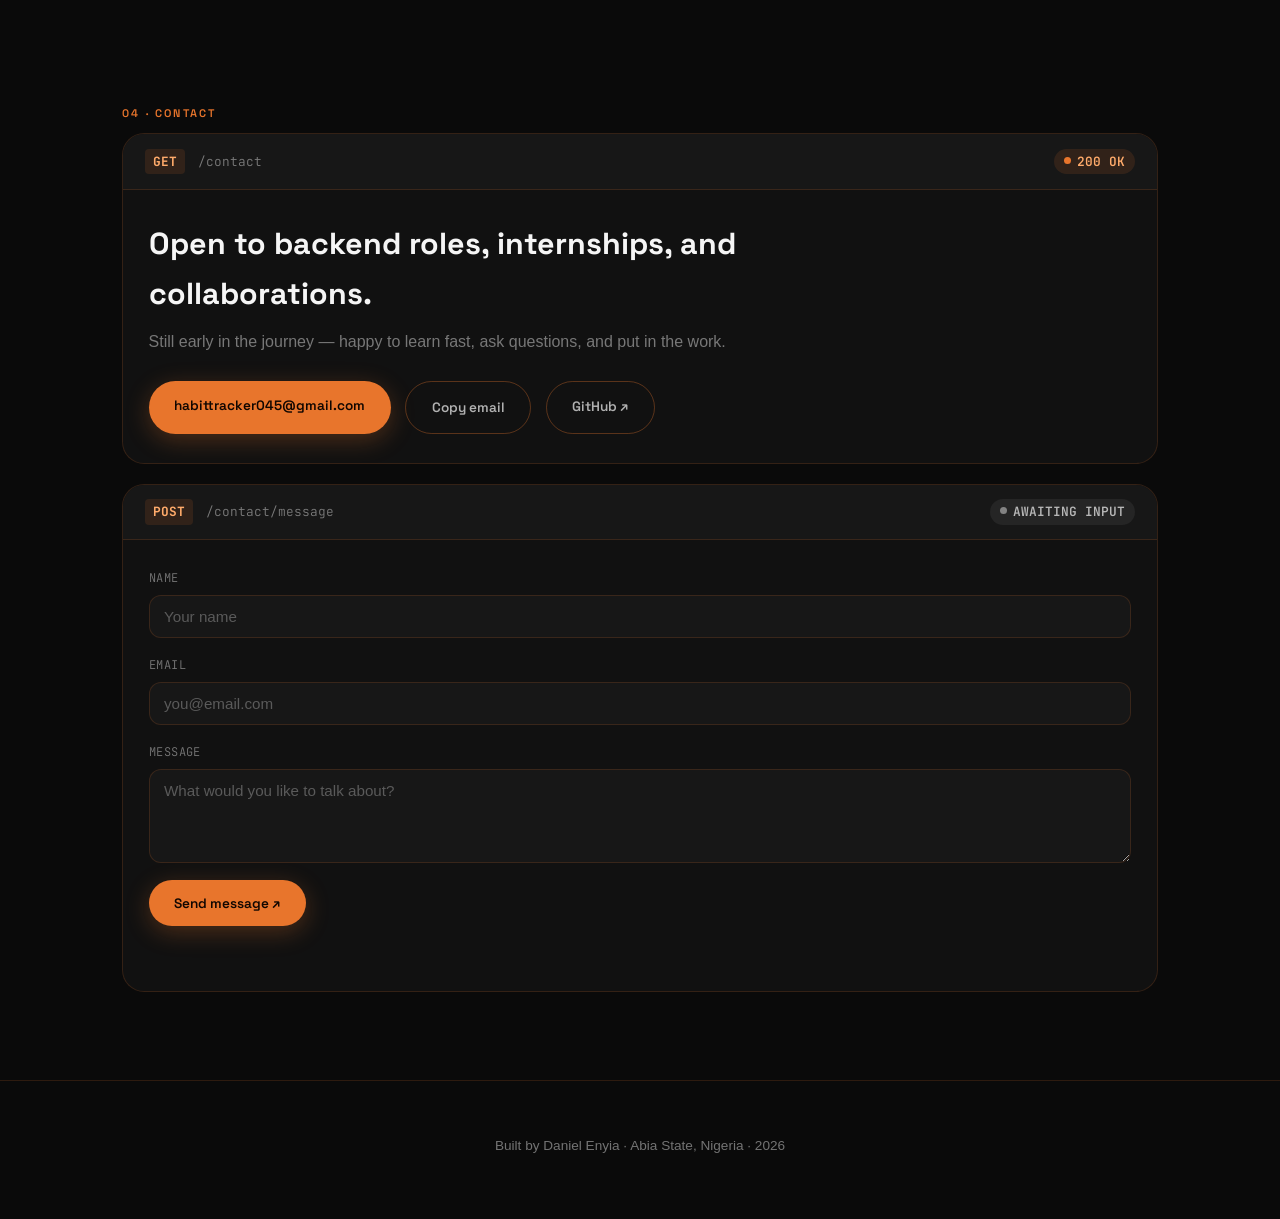
==== commit 0837e452: "Update index.html" ====
--- a/index.html
+++ b/index.html
@@ -211,7 +211,7 @@
         <span class="endpoint">/contact/message</span>
         <span class="status status--102"><span class="pulse-dot pulse-dot--pending"></span>AWAITING INPUT</span>
       </div>
-      <form class="contact__form" id="contactForm" action="https://formspree.io/f/YOUR_FORM_ID" method="POST">
+      <form class="contact__form" id="contactForm" action="https://formspree.io/f/mlgqrnky" method="POST">
         <div class="form__row">
           <label for="name">Name</label>
           <input type="text" id="name" name="name" required placeholder="Your name">
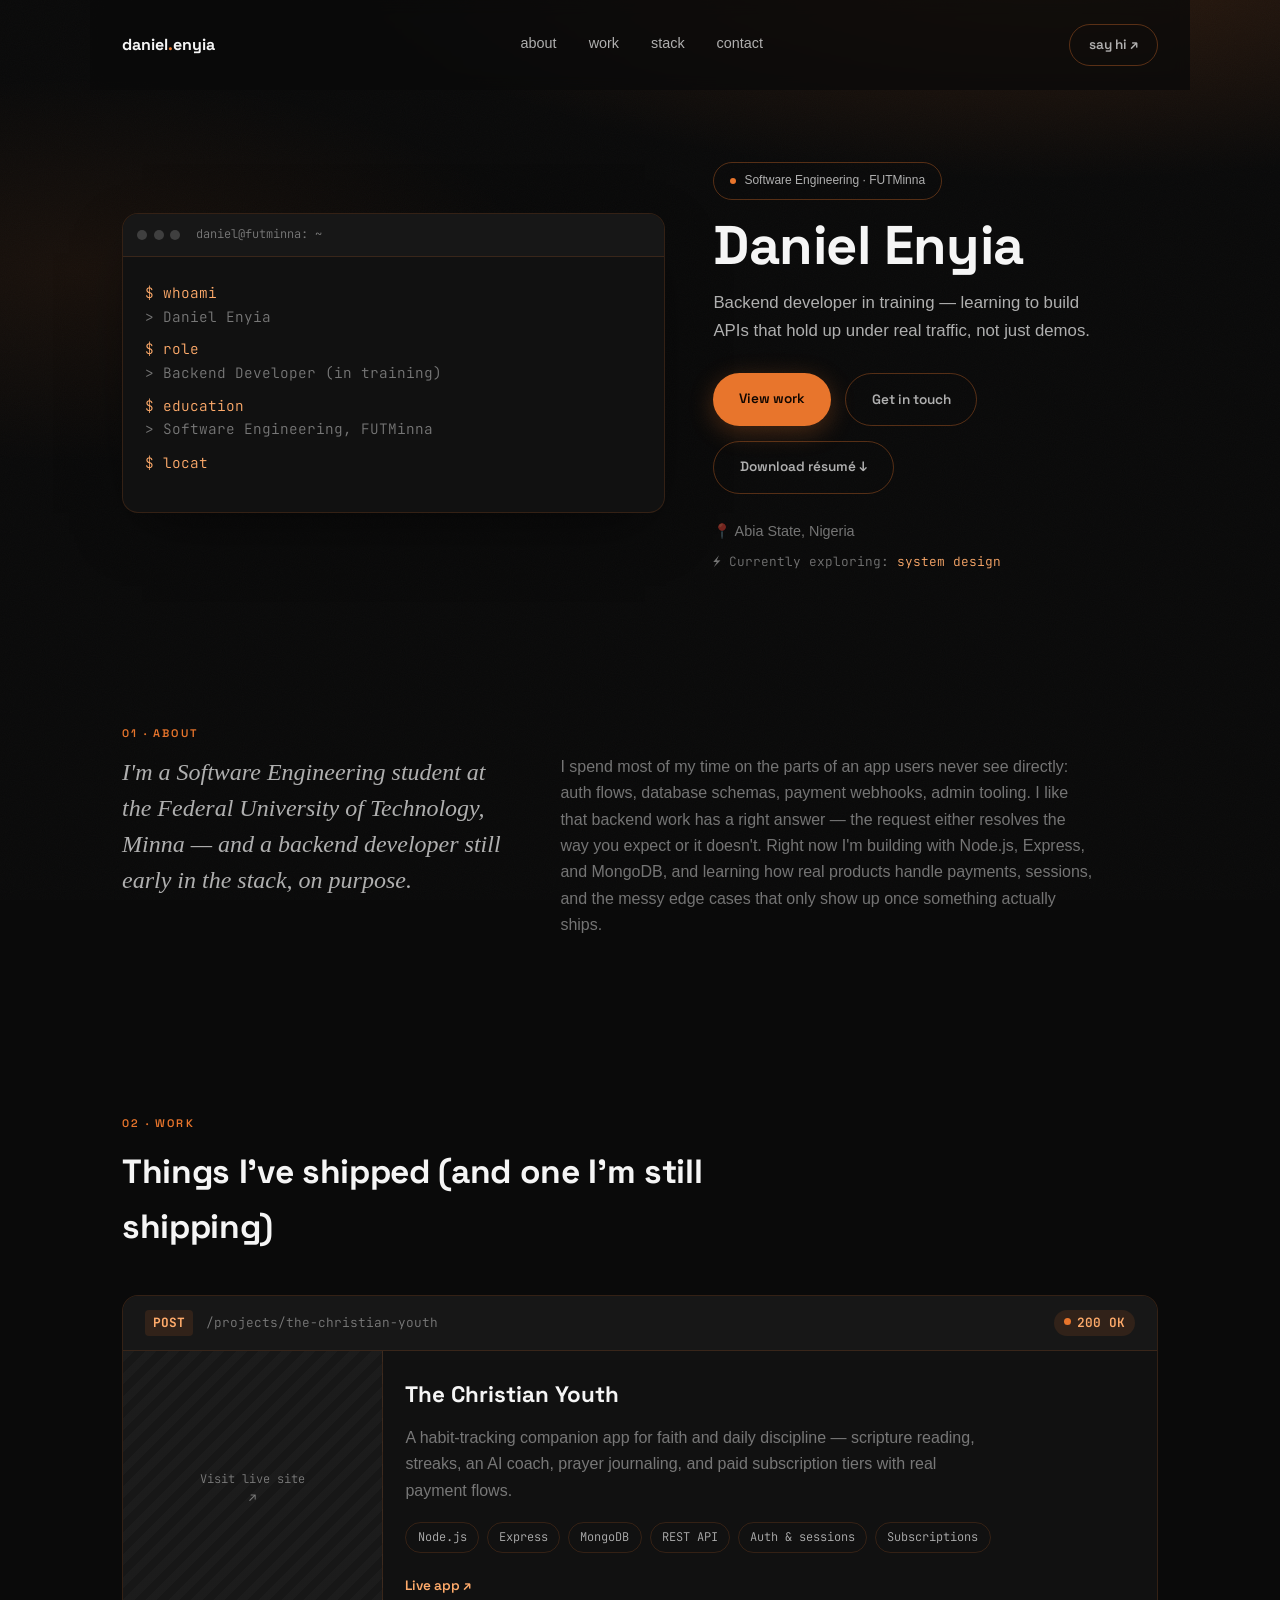
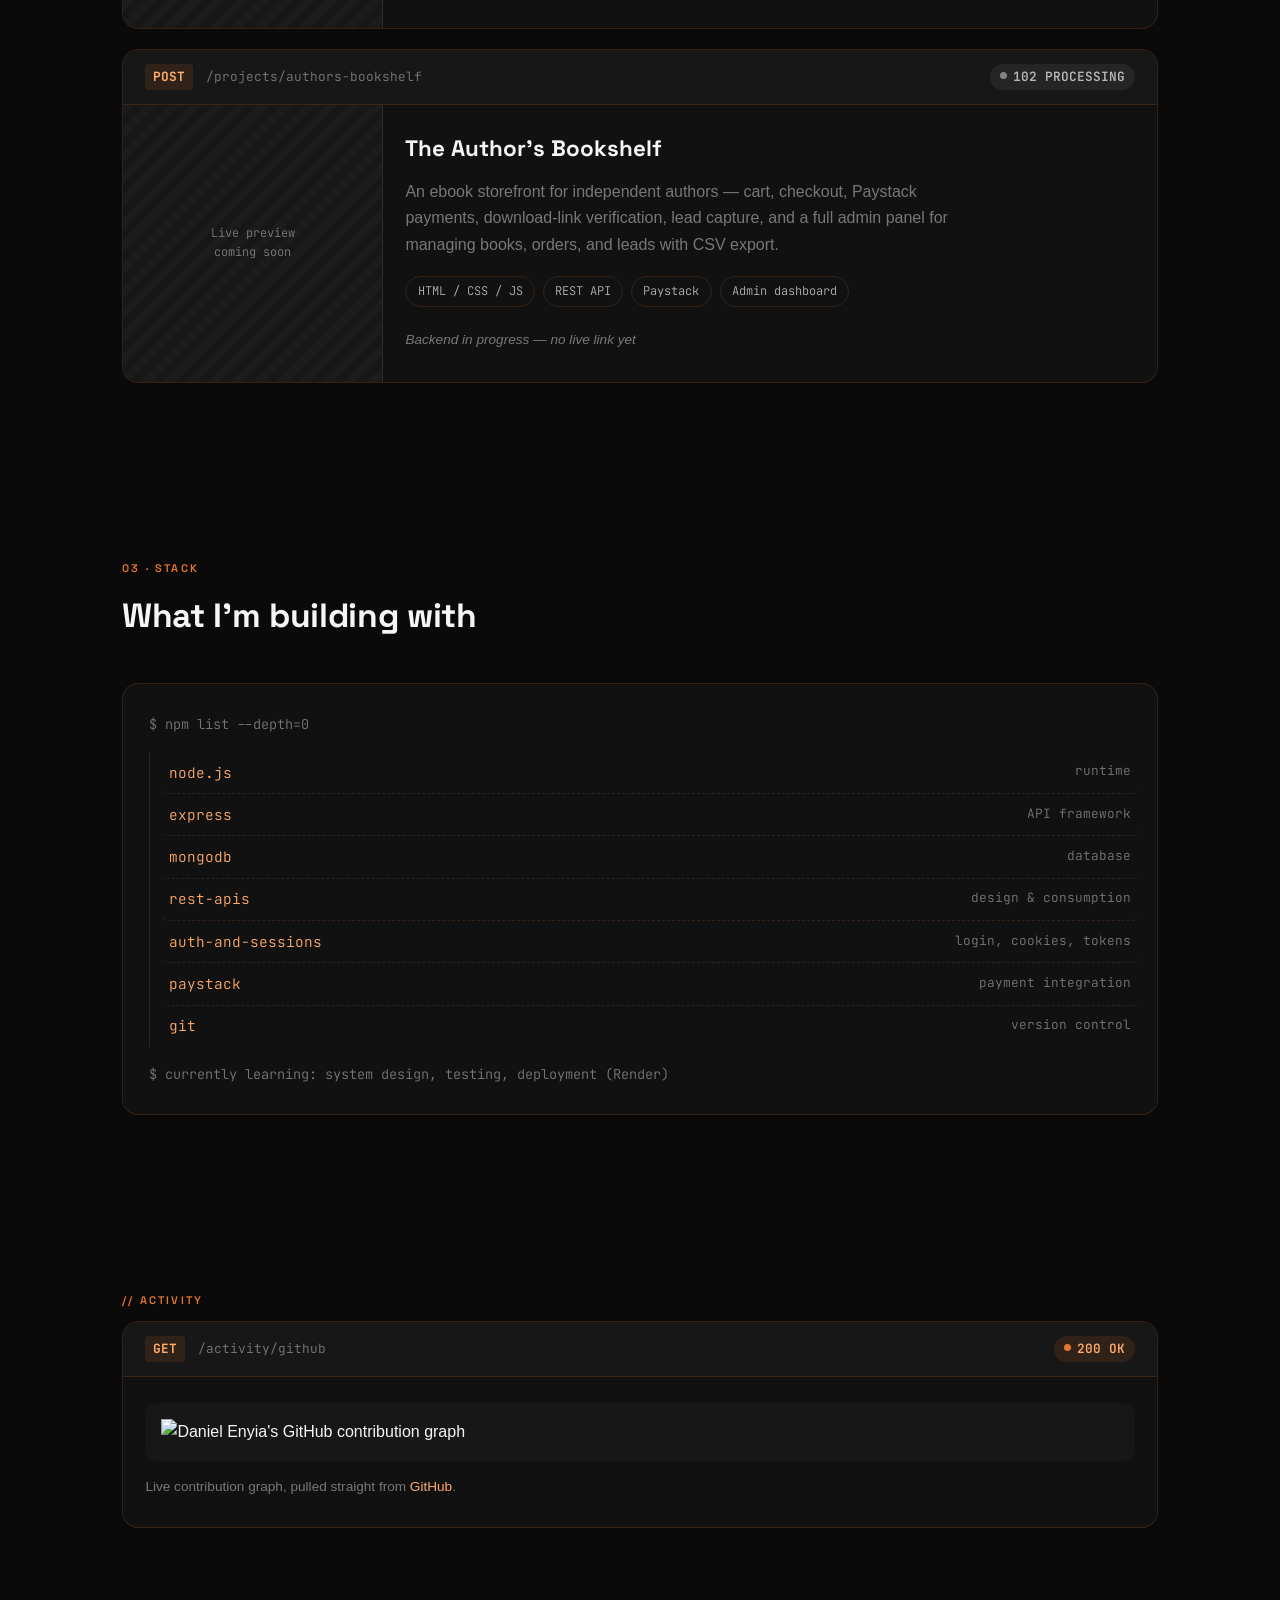
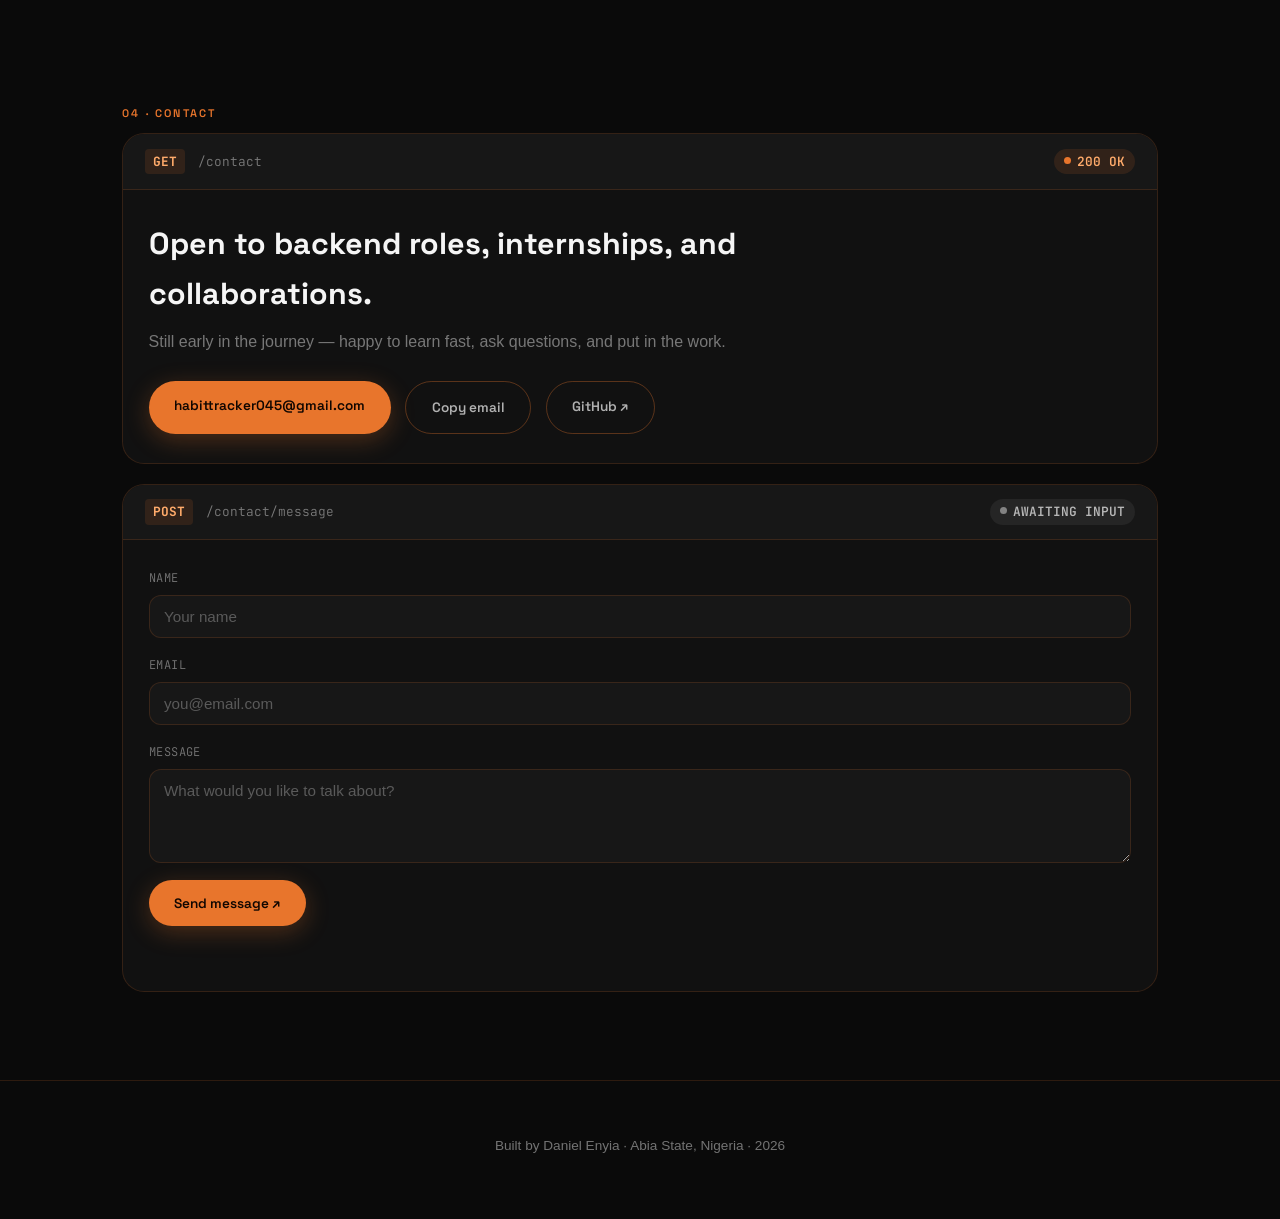
==== commit 3aa083b4: "Update index.html" ====
--- a/index.html
+++ b/index.html
@@ -88,9 +88,8 @@
           <span class="status status--200"><span class="pulse-dot pulse-dot--live"></span>200 OK</span>
         </div>
         <div class="request__layout">
-          <a class="request__preview" href="https://my-dashboard-5xg6.onrender.com" target="_blank" rel="noopener" aria-label="Open live preview of The Christian Youth">
-            <img src="assets/christian-youth-preview.jpg" alt="Screenshot of The Christian Youth app homepage" loading="lazy" width="1280" height="800">
-            <span class="request__preview-overlay">Visit live site ↗</span>
+          <a class="request__preview request__preview--placeholder" href="https://my-dashboard-5xg6.onrender.com" target="_blank" rel="noopener" aria-label="Open live preview of The Christian Youth">
+            <span class="request__preview-placeholder-text">Visit live site<br>↗</span>
           </a>
           <div class="request__body">
             <h3>The Christian Youth</h3>
@@ -211,7 +210,7 @@
         <span class="endpoint">/contact/message</span>
         <span class="status status--102"><span class="pulse-dot pulse-dot--pending"></span>AWAITING INPUT</span>
       </div>
-      <form class="contact__form" id="contactForm" action="https://formspree.io/f/mlgqrnky" method="POST">
+      <form class="contact__form" id="contactForm" action="https://formspree.io/f/YOUR_FORM_ID" method="POST">
         <div class="form__row">
           <label for="name">Name</label>
           <input type="text" id="name" name="name" required placeholder="Your name">
